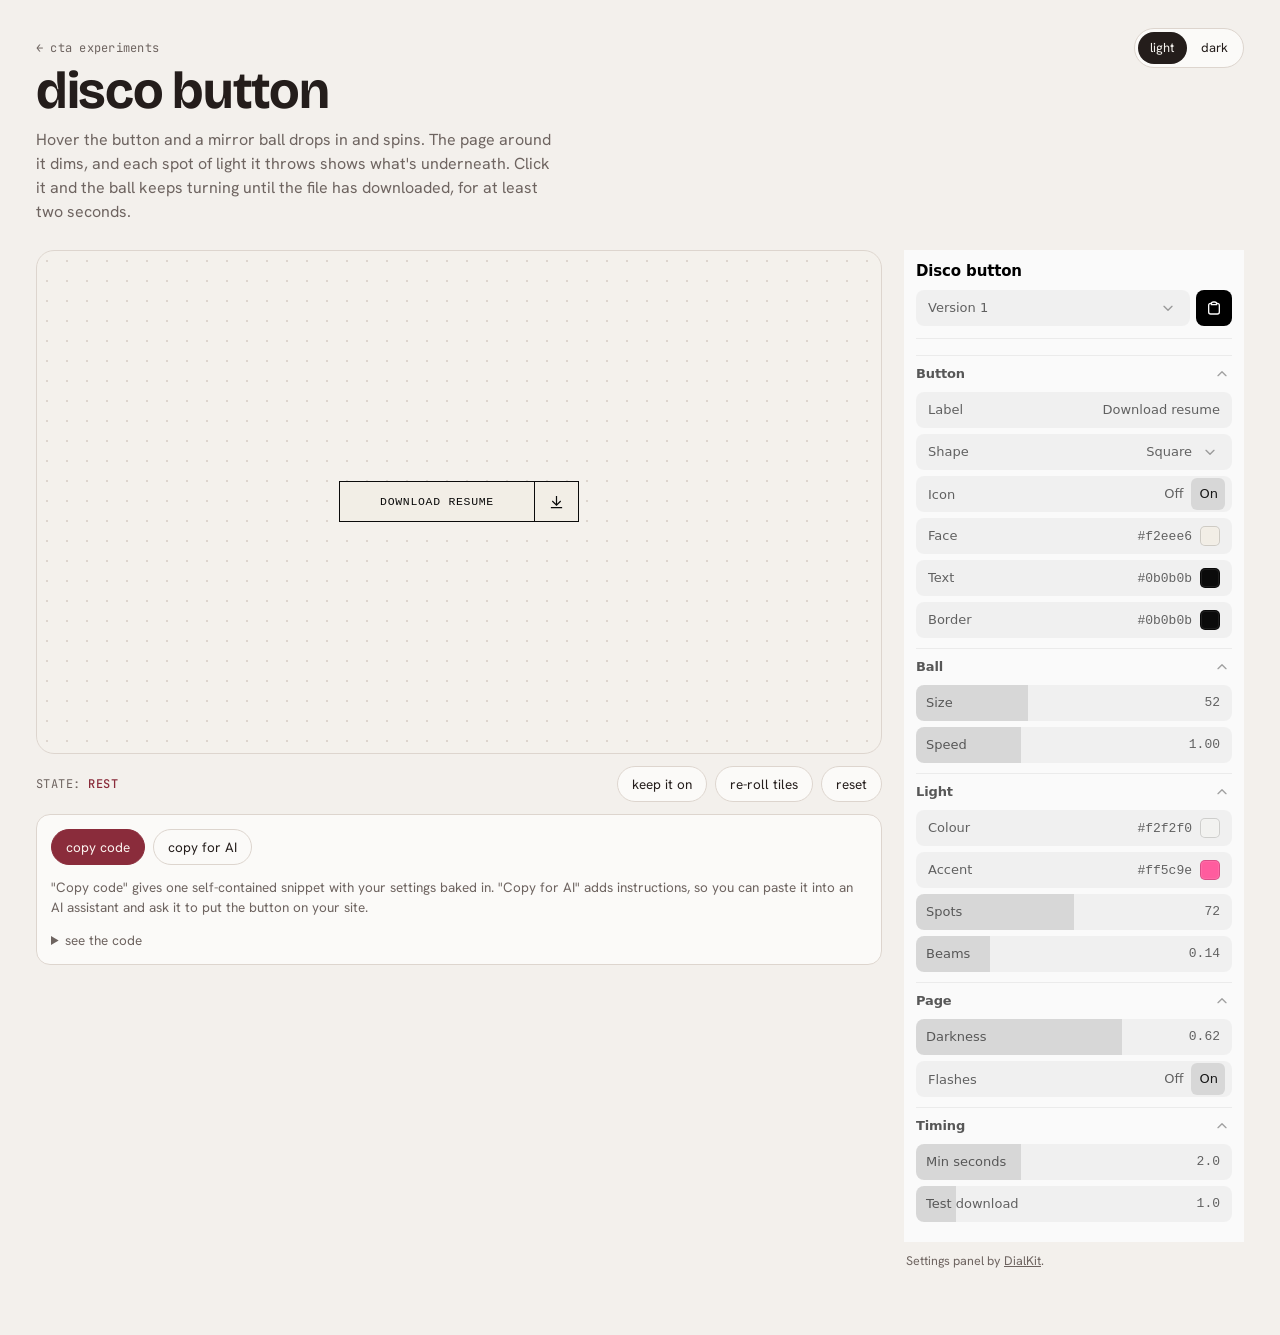
==== ctas/disco-button/index.html @ 462a71cf "Add files via upload" ====
<!doctype html>
<html lang="en">
<head>
<meta charset="utf-8">
<meta name="viewport" content="width=device-width, initial-scale=1, viewport-fit=cover">
<title>Disco Button</title>
<meta name="description" content="A button that drops a mirror ball and throws light across the page. Tune it, then copy the code.">
<link rel="preconnect" href="https://fonts.googleapis.com">
<link rel="preconnect" href="https://fonts.gstatic.com" crossorigin>
<link rel="stylesheet" href="https://fonts.googleapis.com/css2?family=Bricolage+Grotesque:opsz,wght@12..96,600;12..96,700&family=Hanken+Grotesk:wght@400;500;600&family=JetBrains+Mono:wght@400;500&display=swap">
<link rel="stylesheet" href="../../assets/site.css">
<link rel="stylesheet" href="../../assets/bench.css">
<link rel="stylesheet" href="../../assets/vendor/dialkit/dialkit.css">
<style>
  /* faint dots on the stage so the light spots have something to reveal */
  .stage { background-image: radial-gradient(circle, var(--line) 1px, transparent 1.3px); background-size: 20px 20px; }
</style>
</head>
<body>
<div class="wrap">
  <header class="top">
    <div>
      <a class="crumb" href="../../index.html">← cta experiments</a>
      <h1>disco button</h1>
      <p class="lede">Hover the button and a mirror ball drops in and spins. The page around it dims, and each spot of light it throws shows what's underneath. Click it and the ball keeps turning until the file has downloaded, for at least two seconds.</p>
    </div>
    <div class="seg" role="group" aria-label="Theme">
      <button type="button" data-theme-set="light" aria-pressed="false">light</button>
      <button type="button" data-theme-set="dark" aria-pressed="false">dark</button>
    </div>
  </header>

  <div class="bench">
    <section class="stage-col" aria-label="Preview">
      <div class="stage" id="stage">
        <a class="disco-button" id="demo" href="#" data-demo><span class="disco-button__label">Download resume</span></a>
      </div>
      <div class="stage-bar">
        <span class="state">state: <b id="state" aria-live="polite">rest</b></span>
        <div class="row">
          <button class="chip" type="button" id="pin" aria-pressed="false">keep it on</button>
          <button class="chip" type="button" id="reroll">re-roll tiles</button>
          <button class="chip" type="button" id="reset">reset</button>
        </div>
      </div>
      <div class="export">
        <div class="row" style="justify-content:space-between">
          <div class="row">
            <button class="btn btn--solid" type="button" id="copy-code">copy code</button>
            <button class="btn" type="button" id="copy-ai">copy for AI</button>
          </div>
          <span class="toast" id="toast" role="status"></span>
        </div>
        <p>"Copy code" gives one self-contained snippet with your settings baked in. "Copy for AI" adds instructions, so you can paste it into an AI assistant and ask it to put the button on your site.</p>
        <details>
          <summary>see the code</summary>
          <pre id="code" tabindex="0"></pre>
        </details>
      </div>
    </section>

    <aside class="panel" aria-label="Settings">
      <div id="panel"></div>
      <p class="panel-note">Settings panel by <a href="https://github.com/joshpuckett/dialkit">DialKit</a>.</p>
    </aside>
  </div>
</div>

<script src="../../assets/vendor/dialkit/dialkit.js"></script>
<script src="../../assets/bench.js"></script>
<script src="disco-button.js"></script>
<script src="playground.js"></script>
</body>
</html>
---- assets/site.css ----
/* Shared look for the gallery and every playground.
   Layout idea: a quiet lab bench. The button under test sits on a stage,
   the knobs sit in a panel beside it, everything else stays out of the way. */
:root {
  --bg: #f3f0ec;
  --surface: #fbfaf8;
  --sunk: #ebe6e0;
  --ink: #241d1b;
  --muted: #6e6460;
  --line: #ddd5ce;
  --accent: #8a2c3b;
  --accent-ink: #fbf3ef;
  --stage: #f4f1ec;
  --display: "Bricolage Grotesque", "Hanken Grotesk", ui-sans-serif, system-ui, sans-serif;
  --body: "Hanken Grotesk", ui-sans-serif, system-ui, -apple-system, "Segoe UI", sans-serif;
  --mono: "JetBrains Mono", ui-monospace, SFMono-Regular, Menlo, monospace;
  color-scheme: light;
}
@media (prefers-color-scheme: dark) {
  :root:not([data-theme="light"]) {
    --bg: #161312; --surface: #1e1a19; --sunk: #121010; --ink: #efe8e3; --muted: #a39892;
    --line: #342d2b; --accent: #e08a97; --accent-ink: #1d1012; --stage: #1b1716; color-scheme: dark;
  }
}
:root[data-theme="dark"] {
  --bg: #161312; --surface: #1e1a19; --sunk: #121010; --ink: #efe8e3; --muted: #a39892;
  --line: #342d2b; --accent: #e08a97; --accent-ink: #1d1012; --stage: #1b1716; color-scheme: dark;
}

* { box-sizing: border-box; }
html, body { margin: 0; }
body { background: var(--bg); color: var(--ink); font-family: var(--body); font-size: 15px; line-height: 1.5; }
a { color: inherit; }
button, input, select { font: inherit; color: inherit; }
:focus-visible { outline: 2px solid var(--accent); outline-offset: 2px; }

.wrap {
  max-width: 1240px;
  margin: 0 auto;
  padding-block: 28px 64px;
  padding-left: max(16px, env(safe-area-inset-left, 0px));
  padding-right: max(16px, env(safe-area-inset-right, 0px));
}

.top { display: flex; align-items: baseline; justify-content: space-between; gap: 12px 24px; flex-wrap: wrap; margin-bottom: 26px; }
.crumb { font-family: var(--mono); font-size: 12px; color: var(--muted); text-decoration: none; letter-spacing: .02em; }
.crumb:hover { color: var(--ink); }
h1 { font-family: var(--display); font-weight: 700; font-size: clamp(30px, 5vw, 52px); line-height: 1.02; letter-spacing: -.025em; margin: 6px 0 0; text-wrap: balance; }
.lede { color: var(--muted); max-width: 58ch; margin: 10px 0 0; font-size: 16px; }

.chip, .btn {
  display: inline-flex; align-items: center; gap: 8px; border: 1px solid var(--line); background: var(--surface);
  border-radius: 999px; padding: 7px 14px; font-size: 13.5px; cursor: pointer; text-decoration: none; white-space: nowrap;
}
.chip:hover, .btn:hover { border-color: var(--muted); }
.chip[aria-pressed="true"] { background: var(--ink); color: var(--bg); border-color: var(--ink); }
.btn--solid { background: var(--accent); color: var(--accent-ink); border-color: var(--accent); }
.btn--solid:hover { filter: brightness(1.05); border-color: var(--accent); }

.mono { font-family: var(--mono); }
---- assets/bench.css ----
/* Shared playground layout: the button on a stage on the left,
   the DialKit panel on the right, the copy options under the stage. */
.bench { display: grid; grid-template-columns: minmax(0, 1fr) 340px; gap: 22px; align-items: start; }
.stage-col { position: sticky; top: 16px; display: grid; gap: 12px; min-width: 0; }
.stage {
  position: relative; isolation: isolate; overflow: hidden; border-radius: 18px; border: 1px solid var(--line);
  min-height: clamp(360px, 56vh, 560px); display: grid; place-items: center; padding: 60px 16px;
  background: var(--stage); transition: background-color .4s ease;
}
.stage-bar { display: flex; flex-wrap: wrap; align-items: center; justify-content: space-between; gap: 10px; }
.state { font-family: var(--mono); font-size: 12px; color: var(--muted); letter-spacing: .04em; text-transform: uppercase; }
.state b { color: var(--accent); font-weight: 500; }
.row { display: flex; flex-wrap: wrap; align-items: center; gap: 8px; }
.export { border: 1px solid var(--line); border-radius: 14px; background: var(--surface); padding: 14px; display: grid; gap: 12px; }
.export p { margin: 0; color: var(--muted); font-size: 13.5px; }
.export details summary { cursor: pointer; font-size: 13.5px; color: var(--muted); }
.export pre { margin: 10px 0 0; max-height: 280px; overflow: auto; background: var(--sunk); border-radius: 10px; padding: 12px; font-family: var(--mono); font-size: 11.5px; line-height: 1.55; white-space: pre; }
.toast { font-family: var(--mono); font-size: 12px; color: var(--accent); min-height: 1em; }

.panel { min-width: 0; position: sticky; top: 16px; }
.panel-note { margin: 10px 2px 0; color: var(--muted); font-size: 12.5px; }

.seg { display: inline-flex; border: 1px solid var(--line); border-radius: 999px; padding: 3px; gap: 2px; background: var(--surface); }
.seg button { border: 0; background: none; border-radius: 999px; padding: 6px 12px; font-size: 13px; cursor: pointer; }
.seg button[aria-pressed="true"] { background: var(--ink); color: var(--bg); }

@media (max-width: 960px) {
  .bench { grid-template-columns: 1fr; }
  .stage-col, .panel { position: static; }
}
---- assets/vendor/dialkit/dialkit.css ----
/* Dialkit Theme - Dark glassmorphic design */
.dialkit-root {
  position: relative;

  /* Surfaces */
  --dial-surface: rgba(255, 255, 255, 0.05);
  --dial-surface-hover: rgba(255, 255, 255, 0.1);
  --dial-surface-active: rgba(255, 255, 255, 0.11);
  --dial-surface-subtle: rgba(255, 255, 255, 0.06);

  /* Text hierarchy - 3 levels */
  --dial-text-root: #FFFFFF;   /* Root title */
  --dial-text-section: rgba(255, 255, 255, 0.7); /* Section titles + carets */
  --dial-text-label: rgba(255, 255, 255, 0.7);   /* Input labels */
  --dial-text-focus: #ffffff;

  /* Legacy aliases */
  --dial-text-primary: rgba(255, 255, 255, 0.95);
  --dial-text-secondary: rgba(255, 255, 255, 0.6);
  --dial-text-tertiary: rgba(255, 255, 255, 0.4);

  /* Borders */
  --dial-border: rgba(255, 255, 255, 0.1);
  --dial-border-hover: rgba(255, 255, 255, 0.15);
  --dial-focus-ring: rgba(255, 255, 255, 0.6);

  /* Timeline clips are light by default; light themes add a dark tint so
     their shape stays distinct from the lane without replacing custom hues. */
  --dial-timeline-clip-overlay: transparent;

  /* Glassmorphic panel */
  --dial-glass-bg: #212121;
  --dial-dropdown-bg: #2a2a2a;
  --dial-backdrop-blur: 20px;
  --dial-radius: 8px;
  --dial-row-height: 36px;
  --dial-row-gap: 6px;
  --dial-shadow: 0 8px 32px rgba(0, 0, 0, 0.5);
  --dial-shadow-collapsed: 0 4px 16px rgba(0, 0, 0, 0.25);
  --dial-shadow-dropdown: 0 8px 24px rgba(0, 0, 0, 0.4);

  /* Fonts */
  font-family: system-ui, -apple-system, 'SF Pro Display', sans-serif;
  -webkit-font-smoothing: antialiased;
  -moz-osx-font-smoothing: grayscale;
}

.dialkit-panel {
  position: fixed;
  z-index: 9999;
  max-height: calc(100vh - 32px);
  overflow: visible;
}

/* Inline mode */
.dialkit-root[data-mode="inline"] {
  max-height: 100%;
}

.dialkit-panel[data-mode="inline"] {
  position: static;
  z-index: auto;
  max-height: inherit;
  height: auto;
  overflow: visible;
}

.dialkit-panel-inner {
  box-sizing: border-box;
  background: var(--dial-glass-bg);
  border: 1px solid var(--dial-border);
  border-radius: 14px;
  backdrop-filter: blur(var(--dial-backdrop-blur));
  -webkit-backdrop-filter: blur(var(--dial-backdrop-blur));
  padding: 10px 12px;
  transform: translateZ(0);
  transform-origin: var(--dial-origin-y, top) var(--dial-origin-x, right);
}

.dialkit-panel[data-origin-x="left"] {
  --dial-origin-x: left;
}

.dialkit-panel[data-origin-x="right"] {
  --dial-origin-x: right;
}

.dialkit-panel[data-origin-y="top"] {
  --dial-origin-y: top;
}

.dialkit-panel[data-origin-y="bottom"] {
  --dial-origin-y: bottom;
}

.dialkit-panel[data-position="top-left"] .dialkit-panel-inner {
  max-height: calc(100vh - 80px);
  overflow-y: auto;
}


.dialkit-panel-inner[data-collapsed="true"] {
  transform-origin: center;
  border-radius: 50%;
  padding: 12px;
  box-sizing: border-box;
}

.dialkit-panel-inner[data-collapsed="true"] .dialkit-panel-header {
  padding-bottom: 0;
  margin-bottom: 0;
  border-bottom: none;
}

.dialkit-panel-inner[data-collapsed="true"] .dialkit-folder-title-row {
  display: none;
}

.dialkit-panel-inner[data-collapsed="true"] .dialkit-folder-header-top {
  justify-content: center;
  padding: 0;
}

.dialkit-panel-inner::-webkit-scrollbar {
  display: none;
}

.dialkit-panel-inner {
  -ms-overflow-style: none;
  scrollbar-width: none;
  overflow-anchor: none;
}

.dialkit-panel-inner[data-folding="true"]:not(.dialkit-panel-inline) {
  height: var(--dial-panel-fold-height) !important;
}

/* Put the top inset inside the sticky header so it never scrolls away. */
.dialkit-panel-inner:not([data-collapsed="true"]) {
  padding-top: 0;
}

.dialkit-panel-inner:not([data-collapsed="true"]) > .dialkit-folder-root > .dialkit-panel-header {
  position: sticky;
  top: 0;
  z-index: 3;
  padding-top: 10px;
  background: var(--dial-glass-bg);
}

/* Cover the side gutters too, including when a section pushes its header up. */
.dialkit-panel-inner:not([data-collapsed="true"]) > .dialkit-folder-root > .dialkit-panel-header::before,
.dialkit-folder-section > .dialkit-folder-header::before {
  content: '';
  position: absolute;
  inset: 0 -12px;
  z-index: -1;
  background: var(--dial-glass-bg);
  pointer-events: none;
}

.dialkit-panel-inner:not([data-collapsed="true"]) > .dialkit-folder-root > .dialkit-panel-header .dialkit-panel-icon {
  right: 0;
}

.dialkit-panel-inline {
  width: 100%;
  height: auto;
  max-height: inherit;
  /* Use the host's scroll container so sticky headers also work when embedded. */
  overflow: visible;
  box-shadow: none;
  border-radius: 0;
  border: none;
  box-sizing: border-box;
}

.dialkit-panel[data-mode="inline"] .dialkit-panel-wrapper {
  display: flex;
  flex-direction: column;
  width: 100%;
  max-height: inherit;
  height: auto;
}

/* Position variants */
.dialkit-panel[data-position="top-right"] {
  top: 16px;
  right: 16px;
}

.dialkit-panel[data-position="top-left"] {
  top: 16px;
  left: 16px;
}

.dialkit-panel[data-position="bottom-right"] {
  bottom: 16px;
  right: 16px;
}

.dialkit-panel[data-position="bottom-left"] {
  bottom: 16px;
  left: 16px;
}

/* Folder */
.dialkit-folder {
  padding-bottom: 8px;
  margin-bottom: 8px;
  border-bottom: 1px solid var(--dial-surface-subtle);
}

.dialkit-folder:last-child:not(.dialkit-folder-root) {
  padding-bottom: 0;
  margin-bottom: 0;
}

.dialkit-folder-root {
  padding-bottom: 0;
  margin-bottom: 0;
  border-bottom: none;
}

.dialkit-panel-header {
  padding-bottom: 6px;
  margin-bottom: 12px;
  border-bottom: 1px solid var(--dial-surface-subtle);
}

.dialkit-panel:not([data-mode="inline"]) .dialkit-panel-inner:not([data-collapsed="true"]) > .dialkit-folder-root > .dialkit-panel-header {
  cursor: grab;
}

.dialkit-panel:not([data-mode="inline"]) .dialkit-panel-inner:not([data-collapsed="true"]) > .dialkit-folder-root > .dialkit-panel-header:active {
  cursor: grabbing;
}

.dialkit-panel:not([data-mode="inline"]) .dialkit-panel-inner:not([data-collapsed="true"]) .dialkit-panel-icon {
  color: var(--dial-text-label);
  opacity: 0.6;
}

.dialkit-panel:not([data-mode="inline"]) .dialkit-panel-icon {
  cursor: pointer;
}

.dialkit-folder-header {
  cursor: pointer;
  user-select: none;
}

.dialkit-folder-header-top {
  display: flex;
  align-items: center;
  justify-content: space-between;
  padding: 0 0 8px 0;
}


.dialkit-folder-title {
  font-size: 13px;
  font-weight: 600;
  color: var(--dial-text-section);
  letter-spacing: -0.01em;
  transform: translateY(-0.5px);
  transition: color 0.15s;
}

.dialkit-folder-title-root {
  font-size: 15px;
  font-weight: 600;
  color: var(--dial-text-root);
  transform: translateZ(0);
}

.dialkit-folder-title-row {
  display: flex;
  align-items: center;
  gap: 6px;
  flex: 1;
  white-space: nowrap;
  overflow: hidden;
}

.dialkit-folder-copy {
  display: flex;
  align-items: center;
  justify-content: center;
  width: 20px;
  height: 20px;
  padding: 0;
  background: transparent;
  border: none;
  cursor: pointer;
}

.dialkit-folder-copy svg {
  width: 14px;
  height: 14px;
  color: var(--dial-text-section);
}

.dialkit-folder-icon {
  width: 20px;
  height: 20px;
  padding: 2px;
  box-sizing: border-box;
  flex-shrink: 0;
  color: var(--dial-text-label);
  opacity: 0.6;
}

.dialkit-panel-icon {
  position: absolute;
  top: 12px;
  right: 12px;
  width: 16px;
  height: 16px;
  color: var(--dial-text-focus);
  z-index: 1;
}

.dialkit-folder-content {
  will-change: transform;
}

/* Clip layout overflow as well as paint while a folder folds. A clip-path alone
   leaves its full contents in the outer scroll range until they unmount. */
.dialkit-folder:not(.dialkit-folder-root) > .dialkit-folder-content {
  overflow-y: clip;
}

.dialkit-folder-inner {
  display: flex;
  flex-direction: column;
  gap: var(--dial-row-gap);
  padding-bottom: 10px;
}

/* Non-root folders - top & bottom HR dividers */
.dialkit-folder:not(.dialkit-folder-root) {
  border-top: 1px solid var(--dial-surface-subtle);
  border-bottom: 1px solid var(--dial-surface-subtle);
  margin-top: 4px;
  margin-bottom: 4px;
  padding-bottom: 0;
}

.dialkit-folder:not(.dialkit-folder-root):last-child {
  border-bottom: none;
  margin-bottom: 0;
}

/* Adjacent non-root folders collapse gap and share a single divider */
.dialkit-folder:not(.dialkit-folder-root) + .dialkit-folder:not(.dialkit-folder-root) {
  margin-top: -10px;
  border-top: none;
}

/* Non-root folder header - match row height */
.dialkit-folder:not(.dialkit-folder-root) > .dialkit-folder-header {
  height: var(--dial-row-height);
  padding: 0;
}

.dialkit-folder:not(.dialkit-folder-root) > .dialkit-folder-header > .dialkit-folder-header-top {
  padding: 0;
  height: 100%;
}

/* Root folder inner needs no extra bottom padding */
.dialkit-folder-root > .dialkit-folder-content > .dialkit-folder-inner {
  padding-bottom: 0;
}

/* A sole group that comes first can share the panel header's divider. */
.dialkit-folder-root > .dialkit-folder-content > .dialkit-folder-inner > .dialkit-folder:first-child:not(:has(~ .dialkit-folder)) {
  border-top: none;
  margin-top: 0;
}

.dialkit-panel[data-multiple="true"] .dialkit-panel-inner:not([data-collapsed="true"]) {
  padding: 0 12px;
}

.dialkit-panel[data-multiple="true"] .dialkit-panel-inner:not([data-collapsed="true"]) .dialkit-panel-icon {
  top: 14px;
}

.dialkit-panel[data-multiple="true"] .dialkit-folder-root > .dialkit-panel-header {
  padding-top: 0;
  padding-bottom: 0;
  margin-bottom: 0;
}

.dialkit-panel[data-multiple="true"] .dialkit-folder-root > .dialkit-panel-header > .dialkit-folder-header-top,
.dialkit-panel[data-multiple="true"] .dialkit-folder-root > .dialkit-folder-content > .dialkit-folder-inner > .dialkit-folder > .dialkit-folder-header > .dialkit-folder-header-top {
  height: 44px;
  padding: 0;
}

.dialkit-panel[data-multiple="true"] .dialkit-folder-root > .dialkit-folder-content > .dialkit-folder-inner > .dialkit-folder > .dialkit-folder-header {
  height: auto;
}

.dialkit-panel[data-multiple="true"] .dialkit-folder-root > .dialkit-folder-content > .dialkit-folder-inner {
  gap: 0;
}

.dialkit-panel[data-multiple="true"] .dialkit-folder-root > .dialkit-folder-content > .dialkit-folder-inner > .dialkit-folder {
  margin: 0;
  padding-bottom: 0;
  border-top: 1px solid var(--dial-surface-subtle);
  border-bottom: none;
}

.dialkit-panel[data-multiple="true"] .dialkit-folder-root > .dialkit-folder-content > .dialkit-folder-inner > .dialkit-folder > .dialkit-folder-header .dialkit-folder-title {
  font-size: 15px;
  font-weight: 600;
  line-height: 20px;
  color: var(--dial-text-root);
  transform: translateZ(0);
}

.dialkit-panel[data-multiple="true"] .dialkit-folder-title-root {
  line-height: 20px;
}

.dialkit-panel[data-multiple="true"] .dialkit-folder-root > .dialkit-folder-content > .dialkit-folder-inner > .dialkit-folder:first-child {
  border-top: none;
  margin-top: 0;
}

.dialkit-panel[data-multiple="true"] .dialkit-folder-root > .dialkit-folder-content > .dialkit-folder-inner > .dialkit-folder + .dialkit-folder {
  margin-top: 0;
}

.dialkit-panel[data-multiple="true"] .dialkit-folder-root > .dialkit-folder-content > .dialkit-folder-inner > .dialkit-folder > .dialkit-folder-content > .dialkit-folder-inner {
  padding-top: 0;
  padding-bottom: 12px;
}

/* Only registered panels stick; ordinary folders remain part of the content. */
.dialkit-panel .dialkit-folder.dialkit-folder-section > .dialkit-folder-header {
  position: sticky;
  top: var(--dial-panel-header-height, 0px);
  z-index: 2;
  height: auto;
  background: var(--dial-glass-bg);
}

.dialkit-folder-section {
  --dial-section-header-height: calc(44px + var(--dial-row-height) + 10px);
}

/* Keyboard navigation must reveal controls below both pinned header rows. */
.dialkit-folder-inner :is(button, input, textarea, [tabindex]) {
  scroll-margin-top: calc(var(--dial-panel-header-height, 0px) + var(--dial-section-header-height, 0px) + var(--dial-row-gap));
}

.dialkit-folder.dialkit-folder-section > .dialkit-folder-header > .dialkit-folder-header-top {
  height: var(--dial-row-height);
}

.dialkit-panel-section-toolbar-clip {
  overflow-y: clip;
}

.dialkit-folder-section > .dialkit-folder-header > .dialkit-panel-section-toolbar-clip > .dialkit-panel-section-toolbar {
  padding-top: 4px;
  padding-bottom: var(--dial-row-gap);
  box-sizing: content-box;
}

.dialkit-panel-toolbar:empty,
.dialkit-panel-section-toolbar:empty {
  display: none;
}

/* Content spacing handled by folder-inner gap */


/* Slider */
.dialkit-slider-wrapper {
  position: relative;
  height: var(--dial-row-height);
}

.dialkit-slider {
  position: absolute;
  top: 0;
  left: 0;
  width: 100%;
  height: 100%;
  cursor: pointer;
  user-select: none;
  overflow: hidden;
  background: var(--dial-surface);
  border-radius: var(--dial-radius);
  touch-action: none;
}

.dialkit-slider-hashmarks {
  position: absolute;
  inset: 0;
  pointer-events: none;
}

.dialkit-slider-hashmark {
  position: absolute;
  top: 50%;
  width: 1px;
  height: 8px;
  border-radius: 999px;
  transform: translateX(-50%) translateY(-50%);
  background: rgba(255, 255, 255, 0);
  transition: background 200ms;
}

.dialkit-slider-active .dialkit-slider-hashmark {
  background: var(--dial-border-hover);
}

.dialkit-slider-active .dialkit-slider-value {
  color: var(--dial-text-focus);
}

.dialkit-slider-fill {
  position: absolute;
  top: 0;
  bottom: 0;
  left: 0;
  background: var(--dial-surface-active);
  transition: background 0.15s;
  pointer-events: none;
}

.dialkit-slider-active .dialkit-slider-fill {
  background: var(--dial-border-hover);
}

.dialkit-slider-handle {
  position: absolute;
  top: 50%;
  width: 3px;
  height: 20px;
  border-radius: 999px;
  background: var(--dial-text-primary);
  pointer-events: none;
}

.dialkit-slider-label {
  position: absolute;
  left: 10px;
  top: 50%;
  transform: translateY(calc(-50% - 0.5px));
  font-size: 13px;
  font-weight: 500;
  color: var(--dial-text-label);
  pointer-events: none;
  transition: color 0.15s;
  display: inline-flex;
  align-items: center;
}

.dialkit-slider-value {
  position: absolute;
  right: 12px;
  top: 50%;
  transform: translateY(calc(-50% + 0.5px));
  font-size: 13px;
  font-weight: 500;
  font-family: 'Geist Mono', monospace;
  color: var(--dial-text-label);
  pointer-events: auto;
  transition: color 0.15s, border-color 0.15s;
  border-bottom: 1px solid transparent;
  padding-bottom: 1px;
}

.dialkit-slider-value-editable {
  border-bottom-color: var(--dial-text-label);
}

.dialkit-slider-input {
  position: absolute;
  right: 12px;
  top: 50%;
  transform: translateY(-50%);
  width: 4ch;
  min-width: 3ch;
  max-width: 6ch;
  font-size: 13px;
  font-weight: 500;
  font-family: 'Geist Mono', monospace;
  color: var(--dial-text-label);
  background: transparent;
  border: none;
  border-bottom: 1px solid var(--dial-text-label);
  padding: 0 0 1px 0;
  outline: none;
  text-align: right;
}

.dialkit-slider-input:focus {
  color: var(--dial-text-focus);
}

/* Segmented Control */
.dialkit-segmented {
  position: relative;
  display: flex;
  padding: 2px;
  background: transparent;
  border-radius: var(--dial-radius);
}

.dialkit-segmented-pill {
  position: absolute;
  top: 2px;
  bottom: 2px;
  background: var(--dial-surface-active);
  border-radius: 6px;
  z-index: 0;
  pointer-events: none;
}

.dialkit-segmented-button {
  position: relative;
  z-index: 1;
  flex: 0 0 auto;
  padding: 6px 8px;
  font-family: inherit;
  font-size: 13px;
  font-weight: 500;
  background: transparent;
  border: none;
  cursor: pointer;
  transition: color 0.15s;
}

.dialkit-segmented-button[data-active="true"] {
  color: var(--dial-text-primary);
}

.dialkit-segmented-button[data-active="false"] {
  color: var(--dial-text-label);
}

/* Toggle */
.dialkit-toggle {
  display: flex;
  align-items: center;
  justify-content: space-between;
  padding: 10px 16px;
  background: var(--dial-surface);
  border-radius: var(--dial-radius);
  cursor: pointer;
  user-select: none;
  transition: background 0.15s;
}

.dialkit-toggle:hover {
  background: var(--dial-surface-hover);
}

.dialkit-toggle-label {
  font-size: 13px;
  font-weight: 500;
  color: var(--dial-text-label);
  transition: color 0.15s;
}

.dialkit-toggle[data-checked="true"] .dialkit-toggle-label {
  color: var(--dial-text-primary);
}

.dialkit-toggle-track {
  width: 36px;
  height: 20px;
  border-radius: 10px;
  background: var(--dial-surface-active);
  transition: background 0.2s;
  position: relative;
}

.dialkit-toggle[data-checked="true"] .dialkit-toggle-track {
  background: var(--dial-border-hover);
}

.dialkit-toggle-thumb {
  position: absolute;
  top: 2px;
  width: 16px;
  height: 16px;
  border-radius: 8px;
  background: var(--dial-text-primary);
}

/* Button Group */
.dialkit-button-group {
  display: flex;
  flex-direction: column;
  gap: 6px;
}

.dialkit-button {
  flex: 1;
  padding: 10px 16px;
  font-family: inherit;
  font-size: 13px;
  font-weight: 500;
  color: var(--dial-text-secondary);
  background: var(--dial-surface);
  border: none;
  border-radius: var(--dial-radius);
  cursor: pointer;
  transition: background 0.15s, color 0.15s;
}

.dialkit-button:hover {
  background: var(--dial-surface-hover);
  color: var(--dial-text-primary);
}

.dialkit-button:active {
  background: var(--dial-surface-active);
}

/* Labeled Control Row (label + control side by side) */
.dialkit-labeled-control {
  display: flex;
  align-items: center;
  justify-content: space-between;
  gap: 12px;
  height: var(--dial-row-height);
  padding: 2px 10px 2px 12px;
  background: var(--dial-surface);
  border-radius: var(--dial-radius);
}

.dialkit-labeled-control-label {
  display: flex;
  align-items: center;
  font-size: 13px;
  font-weight: 500;
  color: var(--dial-text-label);
  flex-shrink: 0;
  line-height: 17px;
}

.dialkit-labeled-control .dialkit-segmented {
  flex-shrink: 0;
  margin-right: -6px;
}

.dialkit-action-button {
  width: 160px;
  flex-shrink: 0;
  padding: 10px 16px;
  font-family: inherit;
  font-size: 13px;
  font-weight: 500;
  color: var(--dial-text-secondary);
  background: var(--dial-surface);
  border: none;
  border-radius: var(--dial-radius);
  cursor: pointer;
  transition: background 0.15s, color 0.15s;
}

.dialkit-action-button:hover {
  background: var(--dial-surface-hover);
  color: var(--dial-text-primary);
}

.dialkit-action-button:active {
  background: var(--dial-surface-active);
}

.dialkit-actions-group {
  align-items: flex-start;
}

.dialkit-actions-stack {
  display: flex;
  flex-direction: column;
  gap: 6px;
  width: 160px;
}

/* Spring Visualization */
.dialkit-spring-viz {
  width: 100%;
  border-radius: var(--dial-radius);
  background: var(--dial-surface);
  overflow: visible;
}

.dialkit-easing-viz {
  position: relative;
  width: 100%;
  aspect-ratio: 256 / 180;
  border-radius: var(--dial-radius);
  background: var(--dial-surface);
  overflow: hidden;
  isolation: isolate;
}

.dialkit-easing-viz svg {
  position: absolute;
  inset: 0;
  width: 100%;
  height: 100%;
  pointer-events: none;
}

.dialkit-easing-reference {
  stroke: var(--dial-text-tertiary);
  stroke-width: 1;
  stroke-dasharray: 3 4;
  opacity: 0.4;
}

.dialkit-easing-tangent {
  stroke: var(--dial-text-tertiary);
  stroke-width: 1;
}

.dialkit-easing-curve {
  fill: none;
  stroke: var(--dial-text-primary);
  stroke-width: 2;
  stroke-linecap: round;
}

.dialkit-easing-endpoint {
  fill: var(--dial-text-secondary);
}

.dialkit-easing-handle {
  position: absolute;
  display: grid;
  place-items: center;
  width: 24px;
  height: 24px;
  padding: 0;
  border: 0;
  border-radius: 50%;
  background: transparent;
  transform: translate(-50%, -50%);
  cursor: grab;
  touch-action: none;
  user-select: none;
  -webkit-user-select: none;
}

.dialkit-easing-handle::after {
  content: '';
  width: 10px;
  height: 10px;
  box-sizing: border-box;
  border: 1.5px solid var(--dial-text-secondary);
  border-radius: 50%;
  background: var(--dial-surface);
}

.dialkit-easing-handle:hover::after,
.dialkit-easing-handle:focus-visible::after,
.dialkit-easing-handle[data-dragging]::after {
  border-color: var(--dial-text-primary);
  background: var(--dial-text-primary);
}

.dialkit-easing-handle[data-dragging] {
  cursor: grabbing;
  z-index: 1;
}

.dialkit-easing-handle:disabled {
  pointer-events: none;
}

.dialkit-easing-instructions {
  position: absolute;
  width: 1px;
  height: 1px;
  padding: 0;
  overflow: hidden;
  clip-path: inset(50%);
  white-space: nowrap;
}

/* Panel Wrapper (contains panel + toolbar) */
.dialkit-panel-wrapper {
  display: inline-flex;
  flex-direction: column;
}

/* Panel Toolbar */
.dialkit-panel-toolbar {
  display: flex;
  align-items: center;
  gap: 6px;
  height: var(--dial-row-height);
  margin-bottom: 6px;
  min-width: 0;
  overflow: hidden;
}

.dialkit-panel-section-toolbar {
  display: flex;
  align-items: center;
  gap: 6px;
  width: 100%;
  height: var(--dial-row-height);
  min-width: 0;
  overflow: hidden;
}

.dialkit-toolbar-add {
  display: flex;
  align-items: center;
  justify-content: center;
  width: var(--dial-row-height);
  height: var(--dial-row-height);
  padding: 0;
  flex-shrink: 0;
  background: var(--dial-surface);
  border: none;
  border-radius: var(--dial-radius);
  cursor: pointer;
  transition: background 0.15s;
}

.dialkit-toolbar-add:hover {
  background: var(--dial-surface-hover);
}

.dialkit-timeline-toolbar-toggle[data-active] {
  background: var(--dial-surface-active);
  color: var(--dial-text-root);
}

.dialkit-toolbar-add svg {
  width: 16px;
  height: 16px;
  color: var(--dial-text-label);
}

.dialkit-timeline-toolkit-only {
  height: var(--dial-row-height);
  display: flex;
  align-items: center;
  padding: 0 12px;
  border-radius: var(--dial-radius);
  background: var(--dial-surface-subtle);
  color: var(--dial-text-secondary);
  font-size: 12px;
}

.dialkit-toolbar-copy {
  position: relative;
  display: flex;
  align-items: center;
  gap: 6px;
  height: var(--dial-row-height);
  padding: 0 12px;
  flex-shrink: 0;
  font-family: inherit;
  font-size: 13px;
  font-weight: 500;
  color: var(--dial-text-label);
  background: var(--dial-surface);
  border: none;
  border-radius: var(--dial-radius);
  cursor: pointer;
  transition: background 0.15s;
}

.dialkit-toolbar-copy:hover {
  background: var(--dial-surface-hover);
}

.dialkit-toolbar-copy-icon-wrap {
  position: relative;
  width: 16px;
  height: 16px;
  flex-shrink: 0;
}

.dialkit-toolbar-copy-icon {
  position: absolute;
  inset: 0;
  width: 16px;
  height: 16px;
}

/* Text Control */
.dialkit-text-control {
  position: relative;
  box-sizing: border-box;
  display: flex;
  align-items: flex-start;
  justify-content: space-between;
  gap: 12px;
  height: var(--dial-row-height);
  min-height: var(--dial-row-height);
  /* Hidden overflow still lets caret navigation scroll this animated row. */
  overflow: clip;
  padding: calc((var(--dial-row-height) - 18px) / 2) 12px;
  background: var(--dial-surface);
  border-radius: var(--dial-radius);
}

.dialkit-text-label {
  line-height: 18px;
  font-size: 13px;
  font-weight: 500;
  color: var(--dial-text-label);
  flex-shrink: 0;
}

.dialkit-text-input {
  display: block;
  box-sizing: border-box;
  margin: 0;
  margin-right: calc(-1 * var(--dial-text-gutter, 0px));
  flex: 1;
  width: 0;
  min-width: 0;
  height: 18px;
  line-height: 18px;
  resize: none;
  overflow: hidden;
  overflow-wrap: anywhere;
  overscroll-behavior: contain;
  scrollbar-width: thin;
  scrollbar-gutter: stable;
  scrollbar-color: var(--dial-text-tertiary) transparent;
  font-family: inherit;
  font-size: 13px;
  font-weight: 500;
  color: var(--dial-text-label);
  background: transparent;
  border: none;
  padding: 0;
  outline: none;
  text-align: right;
  cursor: text;
}

.dialkit-text-control[data-autosized] {
  transition: height 180ms cubic-bezier(0.2, 0, 0, 1);
}

.dialkit-text-input::-webkit-scrollbar { width: 6px; }
.dialkit-text-input::-webkit-scrollbar-track { background: transparent; }
.dialkit-text-input::-webkit-scrollbar-thumb {
  background: var(--dial-text-tertiary);
  border-radius: 3px;
}

@media (prefers-reduced-motion: reduce) {
  .dialkit-text-control[data-autosized] { transition: none; }
}

.dialkit-text-input:focus {
  color: var(--dial-text-focus);
}

.dialkit-text-input:focus-visible {
  background-image: linear-gradient(var(--dial-focus-ring), var(--dial-focus-ring));
  background-repeat: no-repeat;
  background-position: 4px bottom;
  background-size: calc(100% - var(--dial-text-gutter, 0px) - 4px) 1px;
}

.dialkit-text-input::placeholder {
  color: var(--dial-text-tertiary);
}

/* Select Control - Full-width row */
.dialkit-select-row {
}

.dialkit-select-trigger {
  display: flex;
  align-items: center;
  justify-content: space-between;
  width: 100%;
  height: var(--dial-row-height);
  padding: 0 12px;
  font-family: inherit;
  font-size: 13px;
  font-weight: 500;
  color: var(--dial-text-label);
  background: var(--dial-surface);
  border: none;
  border-radius: var(--dial-radius);
  cursor: pointer;
  transition: background 0.15s;
}

.dialkit-select-trigger:hover {
  background: var(--dial-surface-hover);
}

.dialkit-select-trigger[data-open="true"] {
  background: var(--dial-surface-active);
}

.dialkit-select-label {
  font-size: 13px;
  font-weight: 500;
  color: var(--dial-text-label);
  flex-shrink: 0;
  transform: translateY(-0.5px);
}

.dialkit-select-right {
  display: flex;
  align-items: center;
  gap: 8px;
}

.dialkit-select-value {
  font-size: 13px;
  font-weight: 500;
  color: var(--dial-text-label);
  transform: translateY(-0.5px);
  overflow: hidden;
  text-overflow: ellipsis;
  white-space: nowrap;
}

.dialkit-select-chevron {
  width: 20px;
  height: 20px;
  padding: 2px;
  box-sizing: border-box;
  flex-shrink: 0;
  opacity: 0.6;
}

/* Select Dropdown (portaled to body) */
.dialkit-select-dropdown {
  margin: 0;
  inset: auto;
  box-sizing: border-box;
  overflow-y: auto;
  overscroll-behavior: contain;
  scrollbar-width: thin;
  scrollbar-color: var(--dial-border-hover) transparent;
  background: var(--dial-glass-bg);
  border: 1px solid var(--dial-border);
  border-radius: var(--dial-radius);
  padding: 4px;
  z-index: 10000;
  box-shadow: var(--dial-shadow-dropdown);
}

.dialkit-select-option {
  min-height: 36px;
  display: block;
  width: 100%;
  padding: 8px 10px;
  font-family: inherit;
  font-size: 13px;
  font-weight: 500;
  color: var(--dial-text-label);
  background: transparent;
  border: none;
  border-radius: 6px;
  cursor: pointer;
  text-align: left;
  transition: background 0.15s, color 0.15s;
}

.dialkit-select-option:hover {
  background: var(--dial-surface-hover);
}

.dialkit-select-option[data-selected="true"] {
  color: var(--dial-text-primary);
  background: var(--dial-surface-active);
}

/* Image selector: shared by React, Solid, Vue, and Svelte. */
.dialkit-image-control {
  display: flex;
  align-items: center;
  gap: 8px;
  width: 100%;
  height: var(--dial-row-height);
  padding: 0 6px 0 12px;
  border: 0;
  border-radius: var(--dial-radius);
  background: var(--dial-surface);
  color: var(--dial-text-label);
  font: 500 13px system-ui, -apple-system, sans-serif;
  text-align: left;
  cursor: pointer;
  transition: background 0.15s, box-shadow 0.15s;
}
.dialkit-image-control:hover { background: var(--dial-surface-hover); }
.dialkit-image-control[data-open="true"] { background: var(--dial-surface-active); box-shadow: inset 0 0 0 1px var(--dial-border-hover); color: var(--dial-text-primary); }
.dialkit-image-label { flex-shrink: 0; }
.dialkit-image-value { flex: 1; min-width: 0; overflow: hidden; text-overflow: ellipsis; white-space: nowrap; text-align: right; color: var(--dial-text-secondary); font-size: 12px; }
.dialkit-image-frame { position: relative; display: block; overflow: hidden; border-radius: var(--dial-radius); background: repeating-conic-gradient(var(--dial-surface) 0% 25%, transparent 0% 50%) 0 / 12px 12px, var(--dial-surface); }
.dialkit-image-img { display: block; width: 100%; height: 100%; object-fit: cover; }
.dialkit-image-fallback { position: absolute; inset: 0; display: grid; place-items: center; color: var(--dial-text-tertiary); }
.dialkit-image-fallback svg { width: 24px; height: 24px; }
.dialkit-image-thumbnail { flex: 0 0 38px; height: 26px; border-radius: 5px; box-shadow: inset 0 0 0 1px var(--dial-border); }
.dialkit-image-thumbnail svg { width: 16px; height: 16px; }
.dialkit-image-popover {
  display: flex;
  flex-direction: column;
  gap: 10px;
  position: fixed;
  margin: 0;
  inset: auto;
  z-index: 10002;
  box-sizing: border-box;
  padding: 12px;
  overflow-y: auto;
  overscroll-behavior: contain;
  scrollbar-width: thin;
  scrollbar-color: var(--dial-border-hover) transparent;
  border: 1px solid var(--dial-border);
  border-radius: 14px;
  background: var(--dial-glass-bg);
  box-shadow: var(--dial-shadow);
  color: var(--dial-text-label);
  font: 500 13px system-ui, -apple-system, sans-serif;
  animation: dialkit-color-enter 0.16s ease-out;
}
.dialkit-image-popover *, .dialkit-image-popover *::before, .dialkit-image-popover *::after { box-sizing: border-box; }
.dialkit-image-popover > * { flex-shrink: 0; }
.dialkit-image-heading { display: flex; align-items: center; justify-content: space-between; gap: 12px; min-width: 0; }
.dialkit-image-title { color: var(--dial-text-primary); }
.dialkit-image-clear { margin: -4px -4px -4px 0; padding: 4px; border: 0; border-radius: 4px; background: none; color: var(--dial-text-tertiary); font: inherit; font-size: 11px; cursor: pointer; }
.dialkit-image-clear:hover { color: var(--dial-text-primary); }
.dialkit-image-grid { display: grid; grid-template-columns: repeat(3, minmax(0, 1fr)); gap: var(--dial-row-gap); }
.dialkit-image-option { position: relative; display: block; width: 100%; padding: 3px; border: 1px solid transparent; border-radius: calc(var(--dial-radius) + 3px); background: transparent; cursor: pointer; transition: border-color 0.15s, background 0.15s; }
.dialkit-image-option-preview { width: 100%; aspect-ratio: 4 / 3; border-radius: calc(var(--dial-radius) - 1px); }
.dialkit-image-option:hover { background: var(--dial-surface-hover); border-color: var(--dial-border-hover); }
.dialkit-image-option[aria-pressed="true"] { border-color: var(--dial-text-label); background: var(--dial-surface-active); }
.dialkit-image-upload { display: flex; flex: none; align-items: center; justify-content: center; gap: 8px; width: 100%; }
.dialkit-image-upload svg { width: 15px; height: 15px; }
.dialkit-image-popover[data-dragging="true"] .dialkit-image-upload { background: var(--dial-surface-hover); color: var(--dial-text-primary); }
.dialkit-image-upload[aria-disabled="true"] { opacity: 0.6; cursor: progress; }
.dialkit-image-empty { padding: 28px 12px; border-radius: var(--dial-radius); background: var(--dial-surface); color: var(--dial-text-tertiary); font-weight: 400; text-align: center; }
.dialkit-image-status { font-size: 11px; font-weight: 400; line-height: 1.5; overflow-wrap: anywhere; }
.dialkit-image-popover [hidden], .dialkit-image-frame [hidden], .dialkit-image-file { display: none; }
@media (prefers-reduced-motion: reduce) { .dialkit-image-popover { animation: none; } }

/* DialPad: a continuous two-axis field, shared across frameworks. */
.dialkit-pad { display: grid; gap: var(--dial-row-gap); min-width: 0; }
.dialkit-pad-caption { display: flex; align-items: center; min-width: 0; height: var(--dial-row-height); padding: 0 12px; border-radius: var(--dial-radius); background: var(--dial-surface); }
.dialkit-pad-label { flex: 1; min-width: 0; color: var(--dial-text-label); font-size: 13px; font-weight: 500; overflow: hidden; text-overflow: ellipsis; white-space: nowrap; }
.dialkit-pad-surface { position: relative; width: 100%; aspect-ratio: 1; overflow: hidden; border-radius: var(--dial-radius); background: var(--dial-surface); cursor: crosshair; touch-action: none; user-select: none; -webkit-user-select: none; }
.dialkit-pad-plane { position: absolute; inset: 12px; pointer-events: none; }
.dialkit-pad-grid { position: absolute; inset: 0; pointer-events: none; }
.dialkit-pad-grid-line { position: absolute; background: var(--dial-border); opacity: 0.65; }
.dialkit-pad-grid-vertical { top: 0; bottom: 0; width: 1px; transform: translateX(-50%); }
.dialkit-pad-grid-horizontal { left: 0; right: 0; height: 1px; transform: translateY(-50%); }
.dialkit-pad-center { position: absolute; top: 50%; left: 50%; width: 3px; height: 3px; border-radius: 50%; background: var(--dial-text-tertiary); transform: translate(-50%, -50%); }
.dialkit-pad-point { position: absolute; width: 12px; height: 12px; border-radius: 50%; background: var(--dial-text-primary); box-shadow: 0 0 0 0 transparent, 0 2px 4px #0003; transform: translate(-50%, -50%); transition: box-shadow 0.15s; pointer-events: auto; cursor: grab; }
.dialkit-pad-surface[data-dragging="true"], .dialkit-pad-surface[data-dragging="true"] .dialkit-pad-point { cursor: grabbing; }
.dialkit-pad-surface[data-dragging="true"] .dialkit-pad-point { box-shadow: 0 0 0 6px var(--dial-border-hover), 0 2px 6px #0003; }
.dialkit-pad-fields { display: grid; grid-template-columns: repeat(3, minmax(0, 1fr)); gap: var(--dial-row-gap); }
.dialkit-pad-field { display: flex; align-items: center; gap: 4px; min-width: 0; height: var(--dial-row-height); padding: 0 12px 0 10px; border-radius: var(--dial-radius); background: var(--dial-surface); }
.dialkit-pad-axis { min-width: 0; max-width: 35%; flex-shrink: 0; overflow: hidden; text-overflow: ellipsis; white-space: nowrap; font-size: 13px; font-weight: 500; color: var(--dial-text-label); }
.dialkit-pad-value { min-width: 0; width: 100%; border: 0; padding: 0 0 1px; background: transparent; color: var(--dial-text-label); text-align: right; font: 500 13px 'Geist Mono', monospace; }
.dialkit-pad-field:focus-within { background: var(--dial-surface-hover); }
.dialkit-pad-value:focus-visible { box-shadow: inset 0 -1px var(--dial-focus-ring); }
.dialkit-pad-value:focus { color: var(--dial-text-focus); }
.dialkit-pad-instructions { position: absolute; width: 1px; height: 1px; padding: 0; margin: -1px; overflow: hidden; clip-path: inset(50%); white-space: nowrap; border: 0; }
@media (prefers-reduced-motion: reduce) { .dialkit-pad-point { transition: none; } }

/* Color Control */
.dialkit-color-control {
  display: flex;
  align-items: center;
  justify-content: space-between;
  gap: 12px;
  height: var(--dial-row-height);
  padding: 0 12px;
  background: var(--dial-surface);
  border-radius: var(--dial-radius);
  transition: background 0.15s, box-shadow 0.15s;
}

.dialkit-color-control[data-open="true"] {
  background: var(--dial-surface-active);
  box-shadow: inset 0 0 0 1px var(--dial-border-hover);
}
.dialkit-color-control[data-open="true"] .dialkit-color-label,
.dialkit-color-control[data-open="true"] .dialkit-color-value { color: var(--dial-text-primary); }

.dialkit-color-label {
  font-size: 13px;
  font-weight: 500;
  color: var(--dial-text-label);
  flex-shrink: 0;
  transform: translateY(-0.5px);
}

.dialkit-color-inputs {
  display: flex;
  align-items: center;
  gap: 8px;
}

/* Color picker: shared by React, Solid, Vue, and Svelte. */
.dialkit-color-inputs { min-width: 0; flex: 1; justify-content: flex-end; }
.dialkit-color-value {
  min-width: 0;
  width: 100%;
  padding: 4px 0;
  border: 0;
  outline: none;
  background: transparent;
  color: var(--dial-text-label);
  font: 500 13px 'Geist Mono', monospace;
  text-align: right;
  text-overflow: ellipsis;
}
.dialkit-color-value:focus { color: var(--dial-text-focus); }
.dialkit-color-swatch {
  flex: 0 0 20px;
  width: 20px;
  height: 20px;
  padding: 0;
  border-radius: 5px;
  border: 1px solid var(--dial-border-hover);
  background: linear-gradient(var(--dial-color), var(--dial-color)), repeating-conic-gradient(#aaa 0% 25%, #eee 0% 50%) 0 / 8px 8px;
  box-shadow: inset 0 0 0 1px rgb(255 255 255 / 8%);
  cursor: pointer;
  transition: transform 0.15s;
}
.dialkit-color-swatch:hover { transform: scale(1.08); }
.dialkit-color-popover {
  display: grid;
  gap: var(--dial-row-gap);
  position: fixed;
  margin: 0;
  inset: auto;
  z-index: 10002;
  box-sizing: border-box;
  padding: 10px;
  overflow-y: auto;
  overscroll-behavior: contain;
  scrollbar-width: thin;
  border: 1px solid var(--dial-border);
  border-radius: 14px;
  background: var(--dial-glass-bg);
  box-shadow: var(--dial-shadow);
  color: var(--dial-text-label);
  animation: dialkit-color-enter 0.16s ease-out;
}
.dialkit-color-popover *, .dialkit-color-popover *::before, .dialkit-color-popover *::after { box-sizing: border-box; }
.dialkit-color-plane { position: relative; height: 160px; border-radius: var(--dial-radius); touch-action: none; cursor: crosshair; user-select: none; }
.dialkit-color-canvas { display: block; width: 100%; height: 100%; border-radius: inherit; }
.dialkit-color-plane::after { content: ''; position: absolute; inset: 0; border-radius: inherit; box-shadow: inset 0 0 0 1px rgb(0 0 0 / 10%); pointer-events: none; }
.dialkit-color-marker { position: absolute; z-index: 1; width: 12px; height: 12px; margin: -6px; border: 2px solid #fff; border-radius: 50%; box-shadow: 0 2px 4px rgb(0 0 0 / 30%); pointer-events: none; }
.dialkit-color-tracks { display: grid; gap: var(--dial-row-gap); }
.dialkit-color-track-row { display: flex; align-items: center; gap: 12px; height: var(--dial-row-height); padding: 0 12px; border-radius: var(--dial-radius); background: var(--dial-surface); font-size: 13px; font-weight: 500; }
.dialkit-color-track-row > span { flex: 0 0 52px; color: var(--dial-text-label); }
.dialkit-color-track {
  -webkit-appearance: none; appearance: none; flex: 1; min-width: 0; height: 100%; padding: 0; margin: 0; border: 0; background: transparent; cursor: pointer; touch-action: none;
}
.dialkit-color-hue {
  --dial-color-thumb-bg: var(--dial-color-thumb);
}
.dialkit-color-opacity {
  --dial-color-track-bg: linear-gradient(to right, transparent, var(--dial-color-opaque)), repeating-conic-gradient(#aaa 0% 25%, #eee 0% 50%) 0 / 8px 8px;
  --dial-color-thumb-bg: linear-gradient(var(--dial-color-thumb), var(--dial-color-thumb)), repeating-conic-gradient(#aaa 0% 25%, #eee 0% 50%) 0 / 8px 8px;
}
.dialkit-color-track::-webkit-slider-runnable-track { height: 16px; border-radius: 4px; background: var(--dial-color-track-bg); }
.dialkit-color-track::-moz-range-track { height: 16px; border: 0; border-radius: 4px; background: var(--dial-color-track-bg); }
.dialkit-color-track::-webkit-slider-thumb { -webkit-appearance: none; box-sizing: border-box; width: 16px; height: 24px; margin-top: -4px; border-radius: 5px; background: var(--dial-color-thumb-bg); background-clip: padding-box; border: 2px solid white; box-shadow: 0 2px 4px rgb(0 0 0 / 30%); }
.dialkit-color-track::-moz-range-thumb { box-sizing: border-box; width: 16px; height: 24px; border-radius: 5px; background: var(--dial-color-thumb-bg); background-clip: padding-box; border: 2px solid white; box-shadow: 0 2px 4px rgb(0 0 0 / 30%); }
/* The same row, buttons, and pill as Enabled, with no label and equal segments. */
.dialkit-color-format-row { padding: 2px; }
.dialkit-color-format-row .dialkit-color-formats { flex: 1; min-width: 0; margin-right: 0; }
.dialkit-color-formats .dialkit-segmented-pill { left: 2px; width: calc((100% - 4px) / 3); transition: transform 0.2s cubic-bezier(0.25, 1, 0.5, 1); }
.dialkit-color-format { flex: 1 1 0; min-width: 0; white-space: nowrap; }
.dialkit-color-format:hover { color: var(--dial-text-primary); }
.dialkit-color-css-input { display: block; width: 100%; height: var(--dial-row-height); padding: 0 12px; border: 0; border-radius: var(--dial-radius); background: var(--dial-surface); outline: none; color: var(--dial-text-label); font: 500 13px 'Geist Mono', monospace; }
.dialkit-color-css-input:focus { color: var(--dial-text-focus); }
.dialkit-color-popover input[aria-invalid="true"], .dialkit-color-value[aria-invalid="true"] { color: #ef7777; }
@keyframes dialkit-color-enter { from { opacity: 0; transform: translateY(3px) scale(0.98); } to { opacity: 1; transform: none; } }
@media (prefers-reduced-motion: reduce) {
  .dialkit-color-popover { animation: none; }
  .dialkit-color-formats .dialkit-segmented-pill { transition: none; }
}

/* Preset Manager */
.dialkit-preset-manager {
  position: relative;
  flex: 1;
}

.dialkit-preset-trigger {
  display: flex;
  align-items: center;
  justify-content: space-between;
  width: 100%;
  height: var(--dial-row-height);
  padding: 0 12px;
  font-family: inherit;
  font-size: 13px;
  font-weight: 500;
  color: var(--dial-text-label);
  background: var(--dial-surface);
  border: none;
  border-radius: var(--dial-radius);
  cursor: pointer;
  transition: background 0.15s;
}

.dialkit-preset-trigger:hover {
  background: var(--dial-surface-hover);
}

.dialkit-preset-trigger[data-disabled="true"] {
  cursor: default;
}

.dialkit-preset-trigger[data-disabled="true"]:hover {
  background: var(--dial-surface);
}

.dialkit-preset-trigger[data-open="true"] {
  background: var(--dial-surface-active);
}

.dialkit-preset-label {
  overflow: hidden;
  text-overflow: ellipsis;
  white-space: nowrap;
}


.dialkit-preset-dropdown {
  margin: 0;
  inset: auto;
  overflow-y: auto;
  overscroll-behavior: contain;
  width: max-content;
  background: var(--dial-dropdown-bg);
  border: 1px solid var(--dial-border);
  border-radius: 12px;
  padding: 4px;
  z-index: 10000;
  box-shadow: var(--dial-shadow-dropdown);
}

.dialkit-preset-list {
  display: flex;
  flex-direction: column;
  gap: 2px;
  margin-bottom: 4px;
  padding-bottom: 4px;
  border-bottom: 1px solid var(--dial-border);
}

.dialkit-preset-item {
  box-sizing: border-box;
  height: 32px;
  display: flex;
  align-items: center;
  justify-content: space-between;
  padding: 0 10px;
  gap: 8px;
  border-radius: 8px;
  cursor: pointer;
  transition: background 0.15s;
}

.dialkit-preset-item + .dialkit-preset-item {
  margin-top: 2px;
}

.dialkit-preset-item:hover {
  background: var(--dial-surface-hover);
}

.dialkit-preset-item[data-active="true"] {
  background: var(--dial-surface-active);
}

.dialkit-preset-name {
  flex: 1;
  min-width: 0;
  padding: 0;
  border: 0;
  border-radius: 4px;
  background: transparent;
  font-family: inherit;
  text-align: left;
  cursor: pointer;
  font-size: 13px;
  font-weight: 500;
  color: var(--dial-text-label);
  overflow: hidden;
  text-overflow: ellipsis;
  white-space: nowrap;
}

.dialkit-preset-item[data-active="true"] .dialkit-preset-name {
  color: var(--dial-text-primary);
}

.dialkit-preset-delete {
  display: flex;
  align-items: center;
  justify-content: center;
  width: 24px;
  height: 24px;
  padding: 0;
  background: transparent;
  border: none;
  cursor: pointer;
  opacity: 0;
  transition: opacity 0.15s;
  flex-shrink: 0;
}

.dialkit-preset-item:hover .dialkit-preset-delete {
  opacity: 0.6;
}

.dialkit-preset-item:focus-within .dialkit-preset-delete { opacity: 0.6; }
.dialkit-preset-item:focus-within { background: var(--dial-surface-hover); }

.dialkit-preset-delete:hover {
  opacity: 1 !important;
}

.dialkit-preset-delete svg {
  transition: color 150ms ease;
  width: 14px;
  height: 14px;
  color: var(--dial-text-focus);
  pointer-events: none;
}

.dialkit-preset-delete:hover svg {
  color: #ff3b30;
}

.dialkit-preset-save-btn {
  display: flex;
  align-items: center;
  justify-content: center;
  gap: 6px;
  width: 100%;
  padding: 8px 10px;
  font-family: inherit;
  font-size: 13px;
  font-weight: 500;
  color: var(--dial-text-label);
  background: transparent;
  border: none;
  border-radius: 6px;
  cursor: pointer;
  transition: background 0.15s, color 0.15s;
}

.dialkit-preset-save-btn:hover {
  background: var(--dial-surface-hover);
  color: var(--dial-text-primary);
}

.dialkit-preset-save-btn svg {
  width: 12px;
  height: 12px;
}

.dialkit-preset-save-row {
  display: flex;
  align-items: center;
  gap: 6px;
  padding: 4px;
}

.dialkit-preset-input {
  flex: 1;
  min-width: 0;
  padding: 6px 8px;
  font-family: inherit;
  font-size: 13px;
  color: var(--dial-text-primary);
  background: var(--dial-surface);
  border: 1px solid var(--dial-border);
  border-radius: 6px;
  outline: none;
}

.dialkit-preset-input:focus {
  border-color: var(--dial-text-label);
}

.dialkit-preset-input::placeholder {
  color: var(--dial-text-tertiary);
}

.dialkit-preset-confirm {
  display: flex;
  align-items: center;
  justify-content: center;
  width: 28px;
  height: 28px;
  padding: 0;
  background: var(--dial-surface);
  border: none;
  border-radius: 6px;
  cursor: pointer;
  transition: background 0.15s;
}

.dialkit-preset-confirm:hover:not(:disabled) {
  background: var(--dial-surface-hover);
}

.dialkit-preset-confirm:disabled {
  opacity: 0.4;
  cursor: not-allowed;
}

.dialkit-preset-confirm svg {
  width: 14px;
  height: 14px;
  color: var(--dial-text-label);
}

/* Shortcut Pill */
.dialkit-shortcut-pill {
  display: inline-block;
  font-size: 10px;
  font-weight: 600;
  font-family: system-ui, -apple-system, sans-serif;
  color: var(--dial-text-tertiary);
  background: var(--dial-surface-subtle);
  padding: 1px 5px;
  border-radius: 4px;
  margin-left: 6px;
  letter-spacing: 0.02em;
  line-height: 16px;
  white-space: nowrap;
  vertical-align: middle;
  transition: color 0.15s, background 0.15s;
}

.dialkit-shortcut-pill-active {
  color: var(--dial-text-primary);
  background: var(--dial-border-hover);
}

/* Shortcuts Menu Trigger */
.dialkit-shortcuts-trigger {
  display: flex;
  align-items: center;
  justify-content: center;
  width: var(--dial-row-height);
  height: var(--dial-row-height);
  padding: 0;
  flex-shrink: 0;
  background: var(--dial-surface);
  border: none;
  border-radius: var(--dial-radius);
  cursor: pointer;
  transition: background 0.15s;
}

.dialkit-shortcuts-trigger:hover {
  background: var(--dial-surface-hover);
}

.dialkit-shortcuts-trigger svg {
  width: 16px;
  height: 16px;
  color: var(--dial-text-label);
}

/* Shortcuts Dropdown */
.dialkit-shortcuts-dropdown {
  background: var(--dial-dropdown-bg);
  border: 1px solid var(--dial-border);
  border-radius: 12px;
  padding: 8px;
  z-index: 10000;
  box-shadow: var(--dial-shadow-dropdown);
  min-width: 200px;
}

.dialkit-shortcuts-title {
  font-size: 11px;
  font-weight: 600;
  color: var(--dial-text-tertiary);
  text-transform: uppercase;
  letter-spacing: 0.05em;
  padding: 4px 8px 8px;
}

.dialkit-shortcuts-list {
  display: flex;
  flex-direction: column;
  gap: 2px;
}

.dialkit-shortcuts-row {
  display: flex;
  align-items: center;
  gap: 10px;
  padding: 6px 8px;
  border-radius: 6px;
}

.dialkit-shortcuts-row-key {
  font-size: 11px;
  font-weight: 600;
  font-family: ui-monospace, 'SF Mono', 'Courier New', monospace;
  color: var(--dial-text-secondary);
  background: var(--dial-surface-subtle);
  padding: 2px 6px;
  border-radius: 4px;
  min-width: 28px;
  text-align: center;
}

.dialkit-shortcuts-row-label {
  flex: 1;
  font-size: 13px;
  font-weight: 500;
  color: var(--dial-text-label);
}

.dialkit-shortcuts-row-mode {
  font-size: 11px;
  font-weight: 500;
  color: var(--dial-text-tertiary);
  font-style: italic;
}

.dialkit-shortcuts-hint {
  font-size: 11px;
  color: var(--dial-text-tertiary);
  padding: 6px 8px 2px;
  border-top: 1px solid var(--dial-border);
  margin-top: 4px;
}

/* ── Light Theme ── */
.dialkit-root[data-theme="light"] {
  --dial-surface: rgba(0, 0, 0, 0.04);
  --dial-surface-hover: rgba(0, 0, 0, 0.08);
  --dial-surface-active: rgba(0, 0, 0, 0.1);
  --dial-surface-subtle: rgba(0, 0, 0, 0.06);

  --dial-text-root: #000000;
  --dial-text-section: rgba(0, 0, 0, 0.65);
  --dial-text-label: rgba(0, 0, 0, 0.6);
  --dial-text-focus: #000000;

  --dial-text-primary: rgba(0, 0, 0, 0.9);
  --dial-text-secondary: rgba(0, 0, 0, 0.55);
  --dial-text-tertiary: rgba(0, 0, 0, 0.35);

  --dial-border: rgba(0, 0, 0, 0.1);
  --dial-border-hover: rgba(0, 0, 0, 0.15);
  --dial-focus-ring: rgba(0, 0, 0, 0.55);

  --dial-timeline-clip-overlay: rgba(0, 0, 0, 0.28);

  --dial-glass-bg: #fafafa;
  --dial-dropdown-bg: #ffffff;
  --dial-shadow: 0 4px 20px rgba(0, 0, 0, 0.08);
  --dial-shadow-collapsed: 0 2px 10px rgba(0, 0, 0, 0.06);
  --dial-shadow-dropdown: 0 4px 16px rgba(0, 0, 0, 0.08);
}

/* Light mode: SVG visualization overrides */
.dialkit-root[data-theme="light"] .dialkit-spring-viz line {
  stroke: rgba(0, 0, 0, 0.08);
}

.dialkit-root[data-theme="light"] .dialkit-spring-viz line[stroke-dasharray] {
  stroke: rgba(0, 0, 0, 0.15);
}

.dialkit-root[data-theme="light"] .dialkit-spring-viz path {
  stroke: rgba(0, 0, 0, 0.5);
}

/* Light mode: toggle thumb needs shadow for definition */
.dialkit-root[data-theme="light"] .dialkit-toggle-thumb {
  box-shadow: 0 0 0 1px rgba(0, 0, 0, 0.06), 0 1px 2px rgba(0, 0, 0, 0.08);
}

/* ── System preference: light ── */
@media (prefers-color-scheme: light) {
  .dialkit-root[data-theme="system"] {
    --dial-surface: rgba(0, 0, 0, 0.04);
    --dial-surface-hover: rgba(0, 0, 0, 0.08);
    --dial-surface-active: rgba(0, 0, 0, 0.1);
    --dial-surface-subtle: rgba(0, 0, 0, 0.06);

    --dial-text-root: #000000;
    --dial-text-section: rgba(0, 0, 0, 0.65);
    --dial-text-label: rgba(0, 0, 0, 0.6);
    --dial-text-focus: #000000;

    --dial-text-primary: rgba(0, 0, 0, 0.9);
    --dial-text-secondary: rgba(0, 0, 0, 0.55);
    --dial-text-tertiary: rgba(0, 0, 0, 0.35);

    --dial-border: rgba(0, 0, 0, 0.1);
    --dial-border-hover: rgba(0, 0, 0, 0.15);
    --dial-focus-ring: rgba(0, 0, 0, 0.55);

    --dial-timeline-clip-overlay: rgba(0, 0, 0, 0.28);

    --dial-glass-bg: #fafafa;
    --dial-dropdown-bg: #ffffff;
    --dial-shadow: 0 4px 20px rgba(0, 0, 0, 0.08);
    --dial-shadow-collapsed: 0 2px 10px rgba(0, 0, 0, 0.06);
    --dial-shadow-dropdown: 0 4px 16px rgba(0, 0, 0, 0.08);
  }

  .dialkit-root[data-theme="system"] .dialkit-spring-viz line {
    stroke: rgba(0, 0, 0, 0.08);
  }

  .dialkit-root[data-theme="system"] .dialkit-spring-viz line[stroke-dasharray] {
    stroke: rgba(0, 0, 0, 0.15);
  }

  .dialkit-root[data-theme="system"] .dialkit-spring-viz path {
    stroke: rgba(0, 0, 0, 0.5);
  }

  .dialkit-root[data-theme="system"] .dialkit-toggle-thumb {
    box-shadow: 0 0 0 1px rgba(0, 0, 0, 0.06), 0 1px 2px rgba(0, 0, 0, 0.08);
  }

}

/* ── Timeline dock ── */
.dialkit-timeline {
  position: fixed;
  left: 12px;
  right: 12px;
  bottom: 12px;
  z-index: 9998;
}

.dialkit-timeline[hidden] {
  display: none;
}

.dialkit-timeline-dock {
  position: relative;
  box-sizing: border-box;
  background: var(--dial-glass-bg);
  border: 1px solid var(--dial-border);
  border-radius: 14px;
  backdrop-filter: blur(var(--dial-backdrop-blur));
  -webkit-backdrop-filter: blur(var(--dial-backdrop-blur));
  padding: 0 12px 10px;
  display: flex;
  flex-direction: column;
  gap: 10px;
  overflow-x: hidden;
  overflow-y: auto;
  overscroll-behavior: contain;
  scrollbar-width: thin;
  scrollbar-color: var(--dial-text-tertiary) transparent;
}

.dialkit-timeline-resize-handle {
  position: absolute;
  top: -4px;
  left: 0;
  right: 0;
  z-index: 9;
  height: 10px;
  cursor: ns-resize;
  touch-action: none;
}

.dialkit-timeline-dock::-webkit-scrollbar {
  width: 8px;
}

.dialkit-timeline-dock::-webkit-scrollbar-track {
  background: transparent;
}

.dialkit-timeline-dock::-webkit-scrollbar-thumb {
  border-radius: 999px;
  background: var(--dial-text-tertiary);
}

.dialkit-timeline-section {
  --dial-timeline-label-w: 96px;
  --dial-timeline-actions-w: 284px;
  --dial-timeline-header-h: calc(var(--dial-row-height) + 4px);
}

.dialkit-timeline-section + .dialkit-timeline-section {
  border-top: 1px solid var(--dial-border);
  padding-top: 10px;
}

.dialkit-timeline-header {
  display: grid;
  grid-template-columns: auto minmax(100px, 1fr) auto;
  align-items: center;
  gap: 12px;
  position: sticky;
  top: 0;
  z-index: 7;
  box-sizing: border-box;
  height: var(--dial-timeline-header-h);
  padding: 4px 0 0;
  margin: 0;
  background: var(--dial-glass-bg);
  backdrop-filter: blur(var(--dial-backdrop-blur));
  -webkit-backdrop-filter: blur(var(--dial-backdrop-blur));
}

.dialkit-timeline-header[data-open] {
  grid-template-columns: minmax(0, 1fr) auto;
  gap: 12px;
}

.dialkit-timeline-header:not([data-open]) {
  grid-template-columns: var(--dial-timeline-label-w) minmax(0, 1fr) auto;
  gap: 0;
}

.dialkit-timeline-header:not([data-open]) .dialkit-timeline-identity {
  width: var(--dial-timeline-label-w);
  box-sizing: border-box;
  padding-right: 10px;
  overflow: hidden;
}

.dialkit-timeline-header:not([data-open]) .dialkit-timeline-title {
  overflow: hidden;
  text-overflow: ellipsis;
}

.dialkit-timeline-header:not([data-open]) .dialkit-timeline-overview {
  margin-right: 12px;
}

.dialkit-timeline-identity {
  min-width: 0;
  display: flex;
  align-items: center;
  gap: 10px;
}

.dialkit-timeline-title {
  display: block;
  min-width: 0;
  font-size: 15px;
  font-weight: 600;
  color: var(--dial-text-root);
  letter-spacing: -0.01em;
  white-space: nowrap;
}

.dialkit-timeline-header[data-open] .dialkit-timeline-identity {
  width: 100%;
  overflow: hidden;
}

.dialkit-timeline-header[data-open] .dialkit-timeline-title {
  display: inline-block;
  flex: 0 1 auto;
  width: fit-content;
  max-width: 100%;
  overflow: hidden;
  text-overflow: ellipsis;
}

.dialkit-timeline-time {
  font-family: 'Geist Mono', ui-monospace, monospace;
  font-size: 13px;
  font-weight: 500;
  font-variant-numeric: tabular-nums;
  color: var(--dial-text-label);
  white-space: nowrap;
}

.dialkit-timeline-overview {
  position: relative;
  min-width: 60px;
  height: 12px;
  border-radius: 999px;
  background: var(--dial-surface-subtle);
  overflow: hidden;
  cursor: col-resize;
  touch-action: none;
  user-select: none;
  -webkit-user-select: none;
}

.dialkit-timeline-overview-viewport {
  position: absolute;
  inset-block: 0;
  border-radius: inherit;
  pointer-events: none;
}

.dialkit-timeline-overview-viewport[data-zoomed] {
  background: color-mix(in srgb, var(--dial-text-tertiary) 18%, transparent);
  box-shadow: inset 0 0 0 1px var(--dial-border);
}

.dialkit-timeline-overview-progress {
  position: absolute;
  inset: 0 auto 0 0;
  border-radius: 999px 0 0 999px;
  background: var(--dial-text-tertiary);
  opacity: 0.35;
  pointer-events: none;
}

.dialkit-timeline-overview-playhead {
  position: absolute;
  top: 0;
  bottom: 0;
  width: 2px;
  border-radius: 2px;
  background: var(--dial-text-root);
  transform: translateX(-1px);
  pointer-events: none;
}

.dialkit-timeline-actions {
  display: flex;
  align-items: center;
  gap: 6px;
}

.dialkit-timeline-header[data-open] .dialkit-timeline-actions {
  width: auto;
  box-sizing: border-box;
  justify-content: flex-end;
  padding-left: 0;
}

.dialkit-timeline-actions .dialkit-preset-manager {
  flex: 0 0 120px;
  width: 120px;
}

.dialkit-timeline-chevron {
  background: none;
  border: none;
  width: 20px;
  height: var(--dial-row-height);
  padding: 2px;
  cursor: pointer;
  color: var(--dial-text-label);
  opacity: 0.6;
  display: flex;
  align-items: center;
  justify-content: center;
  transition: opacity 0.15s;
}

.dialkit-timeline-chevron:hover {
  opacity: 1;
}

.dialkit-timeline-chevron svg {
  width: 16px;
  height: 16px;
  transition: transform 0.18s ease;
}

.dialkit-timeline-chevron[data-open="true"] svg {
  transform: rotate(180deg);
}

.dialkit-timeline-body {
  margin-top: 0;
  overflow: visible;
}

.dialkit-timeline-scroll-row {
  position: sticky;
  bottom: -10px;
  z-index: 6;
  display: grid;
  grid-template-columns: var(--dial-timeline-label-w) minmax(0, 1fr);
  margin-top: 6px;
  margin-bottom: -10px;
  padding: 4px 0 10px;
  background: var(--dial-glass-bg);
  backdrop-filter: blur(var(--dial-backdrop-blur));
  -webkit-backdrop-filter: blur(var(--dial-backdrop-blur));
}

.dialkit-timeline-horizontal-scroll {
  min-width: 0;
  height: 10px;
  overflow-x: auto;
  overflow-y: hidden;
  scrollbar-width: thin;
  scrollbar-color: var(--dial-text-tertiary) transparent;
  overscroll-behavior-x: contain;
}

.dialkit-timeline-horizontal-scroll > div {
  height: 1px;
}

.dialkit-timeline-horizontal-scroll::-webkit-scrollbar {
  height: 8px;
}

.dialkit-timeline-horizontal-scroll::-webkit-scrollbar-track {
  background: transparent;
}

.dialkit-timeline-horizontal-scroll::-webkit-scrollbar-thumb {
  border-radius: 999px;
  background: var(--dial-text-tertiary);
}

.dialkit-timeline-grid {
  position: relative;
  display: flex;
  flex-direction: column;
  gap: 6px;
}

.dialkit-timeline-row {
  display: grid;
  grid-template-columns: var(--dial-timeline-label-w) minmax(0, 1fr);
  align-items: stretch;
}

.dialkit-timeline-label {
  flex: 0 0 var(--dial-timeline-label-w);
  box-sizing: border-box; /* indent padding must not widen the column — every lane starts at the same x */
  display: flex;
  align-items: center;
  gap: 4px;
  font-size: 13px;
  font-weight: 500;
  color: var(--dial-text-label);
  padding-right: 10px;
  overflow: hidden;
  text-overflow: ellipsis;
  white-space: nowrap;
  user-select: none;
  -webkit-user-select: none;
}

.dialkit-timeline-ruler {
  position: relative;
  min-width: 0;
  height: 28px;
  cursor: col-resize;
  touch-action: none;
  overflow: visible;
  user-select: none;
  -webkit-user-select: none;
  z-index: 5;
}

.dialkit-timeline-ruler-row {
  position: sticky;
  top: var(--dial-timeline-header-h);
  z-index: 6;
  height: 28px;
  background: var(--dial-glass-bg);
  backdrop-filter: blur(var(--dial-backdrop-blur));
  -webkit-backdrop-filter: blur(var(--dial-backdrop-blur));
}

.dialkit-timeline-tick {
  position: absolute;
  top: 50%;
  width: 1px;
  height: 100%;
  background: var(--dial-text-tertiary);
  transform: translateY(-50%);
  pointer-events: none;
}

.dialkit-timeline-tick-medium {
  height: 16px;
  background: var(--dial-border-hover);
}

.dialkit-timeline-tick-fine {
  height: 8px;
  background: var(--dial-border);
}

.dialkit-timeline-tick-label {
  position: absolute;
  top: 50%;
  left: 4px;
  display: flex;
  align-items: center;
  height: 18px;
  transform: translateY(-50%);
  font-family: 'Geist Mono', ui-monospace, monospace;
  font-size: 9.5px;
  line-height: 18px;
  font-variant-numeric: tabular-nums;
  color: var(--dial-text-tertiary);
  white-space: nowrap;
}

.dialkit-timeline-row {
  height: 28px;
}

/* ── Layer groups ── */

.dialkit-timeline-group-row {
  height: 22px;
}

.dialkit-timeline-group-row .dialkit-timeline-label {
  gap: 4px;
  font-weight: 600;
  color: var(--dial-text-root);
}

.dialkit-timeline-group-row .dialkit-timeline-lane {
  background: none;
}

.dialkit-timeline-group-toggle {
  display: flex;
  align-items: center;
  justify-content: center;
  background: none;
  border: none;
  padding: 0;
  margin-left: -2px;
  cursor: pointer;
  color: var(--dial-text-tertiary);
}

.dialkit-timeline-group-toggle svg {
  width: 10px;
  height: 10px;
  transform: rotate(-90deg);
  transition: transform 0.15s ease;
}

.dialkit-timeline-group-toggle[data-open="true"] svg {
  transform: rotate(0deg);
}

.dialkit-timeline-row[data-grouped] .dialkit-timeline-label {
  padding-left: 14px;
}

.dialkit-timeline-lane {
  position: relative;
  flex: 1;
  background: var(--dial-surface-subtle);
  border-radius: 8px;
  overflow: hidden;
}

.dialkit-timeline-clip {
  position: absolute;
  top: 3px;
  bottom: 3px;
  border-radius: 6px;
  display: flex;
  align-items: center;
  justify-content: flex-end;
  padding: 0 9px;
  cursor: grab;
  user-select: none;
  -webkit-user-select: none;
  touch-action: none;
  box-sizing: border-box;
  overflow: hidden;
  z-index: 1;
  box-shadow: inset 0 0 0 999px var(--dial-timeline-clip-overlay);
}

.dialkit-timeline-clip-ghost {
  position: absolute;
  top: 4px;
  bottom: 4px;
  display: flex;
  border-radius: 5px;
  box-sizing: border-box;
  overflow: hidden;
  opacity: 0.18;
  pointer-events: none;
  user-select: none;
  -webkit-user-select: none;
}

.dialkit-timeline-clip-ghost-segment {
  height: 100%;
  flex-shrink: 0;
  box-sizing: border-box;
}

.dialkit-timeline-clip-ghost-segment + .dialkit-timeline-clip-ghost-segment {
  box-shadow: inset 1px 0 0 rgba(0, 0, 0, 0.5);
}

.dialkit-timeline-loop-infinity {
  position: absolute;
  top: 50%;
  right: 7px;
  z-index: 2;
  color: var(--dial-text-tertiary);
  font-family: 'Geist Mono', ui-monospace, monospace;
  font-size: 13px;
  font-weight: 600;
  line-height: 1;
  transform: translateY(-50%);
  pointer-events: none;
  user-select: none;
  -webkit-user-select: none;
}

.dialkit-timeline-clip[data-dragging] {
  cursor: grabbing;
}

.dialkit-timeline-clip[data-selected] {
  box-shadow:
    0 0 0 2px var(--dial-text-root),
    inset 0 0 0 999px var(--dial-timeline-clip-overlay);
}

.dialkit-timeline-clip-duration {
  font-family: 'Geist Mono', ui-monospace, monospace;
  font-size: 9.5px;
  font-variant-numeric: tabular-nums;
  color: rgba(0, 0, 0, 0.55);
  white-space: nowrap;
  pointer-events: none;
}

/* ── Sequence segments ──
   A steps clip is one bar sliced into legs; boundaries between legs are
   drag handles that retime the leg to their left. */

.dialkit-timeline-clip[data-steps] {
  padding: 0;
  justify-content: flex-start;
}

.dialkit-timeline-clip-segment {
  position: relative;
  height: 100%;
  flex-shrink: 0;
  display: flex;
  align-items: center;
  justify-content: flex-end;
  padding: 0 8px;
  box-sizing: border-box;
  overflow: hidden;
}

.dialkit-timeline-clip-segment + .dialkit-timeline-clip-segment {
  box-shadow: inset 1.5px 0 0 rgba(0, 0, 0, 0.25);
}

.dialkit-timeline-clip-segment:hover {
  background: rgba(0, 0, 0, 0.06);
}

.dialkit-timeline-clip-segment[data-selected] {
  background: rgba(0, 0, 0, 0.12);
}

/* ── Property tracks ──
   A props clip's row is a read-only composite — click to expand. Each
   property expands into a full track row: a complete clip bar whose
   position is the track's delay. */

.dialkit-timeline-clip[data-composite] {
  cursor: pointer;
}

.dialkit-timeline-track-row .dialkit-timeline-label {
  font-size: 13px;
  color: var(--dial-text-tertiary);
  padding-left: 26px;
}

.dialkit-timeline-track-row[data-grouped] .dialkit-timeline-label {
  padding-left: 32px;
}

.dialkit-timeline-clip-handle {
  position: absolute;
  top: 0;
  bottom: 0;
  width: 8px;
  cursor: ew-resize;
}

.dialkit-timeline-clip-handle[data-edge="start"] {
  left: 0;
}

.dialkit-timeline-clip-handle[data-edge="end"] {
  right: 0;
}

.dialkit-timeline-playhead-control {
  position: absolute;
  top: 0;
  bottom: 0;
  width: 12px;
  margin-left: -6px;
  cursor: ew-resize;
  touch-action: none;
}

.dialkit-timeline-playhead-anchor {
  position: sticky;
  top: calc(var(--dial-timeline-header-h) + 14px);
  z-index: 8;
  width: 0;
  height: 0;
  margin-left: 6px;
}

.dialkit-timeline-playhead-anchor::before {
  content: '';
  position: absolute;
  top: 0;
  left: -1px;
  width: 2px;
  height: 15px;
  background: var(--dial-text-root);
  pointer-events: none;
}

.dialkit-timeline-playhead-flag {
  position: absolute;
  top: 0;
  left: calc(var(--dial-timeline-playhead-flag-offset, 0px) - 26px);
  z-index: 1;
  width: 52px;
  height: 18px;
  padding: 0 7px;
  box-sizing: border-box;
  border: 1px solid rgba(255, 255, 255, 0.75);
  border-radius: 6px;
  background: #f3f3f3;
  color: #414141;
  font-family: 'Geist Mono', ui-monospace, monospace;
  font-size: 9.5px;
  font-weight: 600;
  font-variant-numeric: tabular-nums;
  font-feature-settings: 'tnum' 1;
  line-height: 16px;
  text-align: center;
  white-space: nowrap;
  transform: translateY(-50%);
  box-shadow: 0 1px 4px rgba(0, 0, 0, 0.28);
  transition: top 0.12s ease;
}

.dialkit-timeline-playhead-stem {
  position: absolute;
  top: 27px;
  bottom: 0;
  left: 5px;
  z-index: 5;
  width: 2px;
  background: var(--dial-text-root);
  pointer-events: none;
}

/* ── Timeline clip popover ── */
.dialkit-timeline-popover {
  position: fixed;
  z-index: 10000;
  background: var(--dial-glass-bg);
  border: 1px solid var(--dial-border);
  border-radius: 14px;
  backdrop-filter: blur(var(--dial-backdrop-blur));
  -webkit-backdrop-filter: blur(var(--dial-backdrop-blur));
  box-shadow: var(--dial-shadow);
  padding: 10px 12px;
  box-sizing: border-box;
  max-height: 60vh;
  overflow-y: auto;
  scrollbar-width: none;
  -ms-overflow-style: none;
}

.dialkit-timeline-popover::-webkit-scrollbar {
  display: none;
}

.dialkit-timeline-popover-header {
  display: flex;
  align-items: center;
  gap: 8px;
  padding: 2px 2px 8px;
  margin-bottom: 6px;
  border-bottom: 1px solid var(--dial-border);
}

.dialkit-timeline-popover-title {
  font-size: 15px;
  font-weight: 600;
  color: var(--dial-text-root);
  letter-spacing: -0.01em;
}

.dialkit-timeline-popover-close {
  width: 24px;
  height: 24px;
  margin-left: auto;
  padding: 5px;
  display: flex;
  align-items: center;
  justify-content: center;
  border: none;
  border-radius: 6px;
  background: none;
  color: var(--dial-text-tertiary);
  cursor: pointer;
}

.dialkit-timeline-popover-close:hover {
  color: var(--dial-text-root);
  background: var(--dial-surface-hover);
}

.dialkit-timeline-popover-close svg {
  width: 14px;
  height: 14px;
}

.dialkit-timeline-popover-body {
  display: flex;
  flex-direction: column;
  gap: 6px;
}

.dialkit-timeline-popover-body > .dialkit-folder:first-child {
  margin-top: 0;
  border-top: none;
}

@media (max-width: 720px) {
  .dialkit-timeline-dock {
    padding: 0 10px 10px;
  }

  .dialkit-timeline-header {
    grid-template-columns: auto minmax(40px, 1fr) auto;
    gap: 8px;
  }

  .dialkit-timeline-section {
    --dial-timeline-label-w: 76px;
    --dial-timeline-actions-w: 270px;
  }

  .dialkit-timeline-identity {
    overflow: hidden;
    gap: 7px;
  }

  .dialkit-timeline-title {
    font-size: 13px;
    overflow: hidden;
    text-overflow: ellipsis;
  }

  .dialkit-timeline-time {
    font-size: 11px;
  }

  .dialkit-timeline-overview {
    height: 12px;
  }

  .dialkit-timeline-actions {
    min-width: 0;
  }

  .dialkit-timeline-actions .dialkit-preset-manager {
    flex-basis: 100px;
    width: 100px;
  }

  .dialkit-timeline-chevron {
    width: 26px;
    height: 28px;
    justify-content: center;
    padding: 0;
  }

  .dialkit-timeline-grid {
    min-width: 0;
  }
}

/* Keyboard focus stays inside each control so scrolling never clips its edge. */
.dialkit-root :where(button, input, textarea, [tabindex]):focus {
  outline: none;
}
.dialkit-root :where(button, [role="slider"], [role="button"], .dialkit-color-plane, .dialkit-pad-surface):focus-visible {
  outline: 2px solid var(--dial-focus-ring);
  outline-offset: -2px;
}
.dialkit-folder-header-top[role="button"] { border-radius: 5px; }
.dialkit-panel-inner[data-collapsed="true"] .dialkit-folder-header-top { border-radius: 50%; }
.dialkit-slider:focus-visible .dialkit-slider-value,
.dialkit-slider:focus-within .dialkit-slider-value { color: var(--dial-text-focus); }
.dialkit-slider:focus-visible .dialkit-slider-fill { background: var(--dial-border-hover); }
.dialkit-select-option:focus-visible { background: var(--dial-surface-hover); color: var(--dial-text-focus); }
.dialkit-root :where(.dialkit-slider-input, .dialkit-color-value, .dialkit-preset-input):focus-visible {
  box-shadow: inset 0 -1px var(--dial-focus-ring);
}
.dialkit-color-css-input:focus-visible { outline: none; }
.dialkit-shortcuts-dropdown { margin: 0; inset: auto; overflow-y: auto; }
@media (forced-colors: active) {
  .dialkit-root { --dial-focus-ring: Highlight; }
}

/* Primary panel copy action */
.dialkit-toolbar-primary {
  background: var(--dial-text-root);
  color: var(--dial-glass-bg);
}

.dialkit-toolbar-primary:hover {
  background: color-mix(in srgb, var(--dial-text-root) 88%, var(--dial-glass-bg));
}

.dialkit-toolbar-primary svg {
  color: inherit;
}

.dialkit-preset-check {
  width: 14px;
  height: 14px;
  flex-shrink: 0;
  color: var(--dial-text-focus);
}

.dialkit-preset-divider {
  height: 1px;
  margin: 4px 0;
  background: var(--dial-surface-subtle);
}

.dialkit-preset-create {
  display: flex;
  align-items: center;
  gap: 8px;
  width: 100%;
  height: 32px;
  padding: 0 10px;
  border: 0;
  border-radius: 8px;
  background: transparent;
  color: var(--dial-text-label);
  font: inherit;
  font-size: 13px;
  font-weight: 500;
  text-align: left;
  cursor: pointer;
  transition: background 150ms;
}

.dialkit-preset-create:hover,
.dialkit-preset-create:focus-visible {
  background: var(--dial-surface-hover);
}
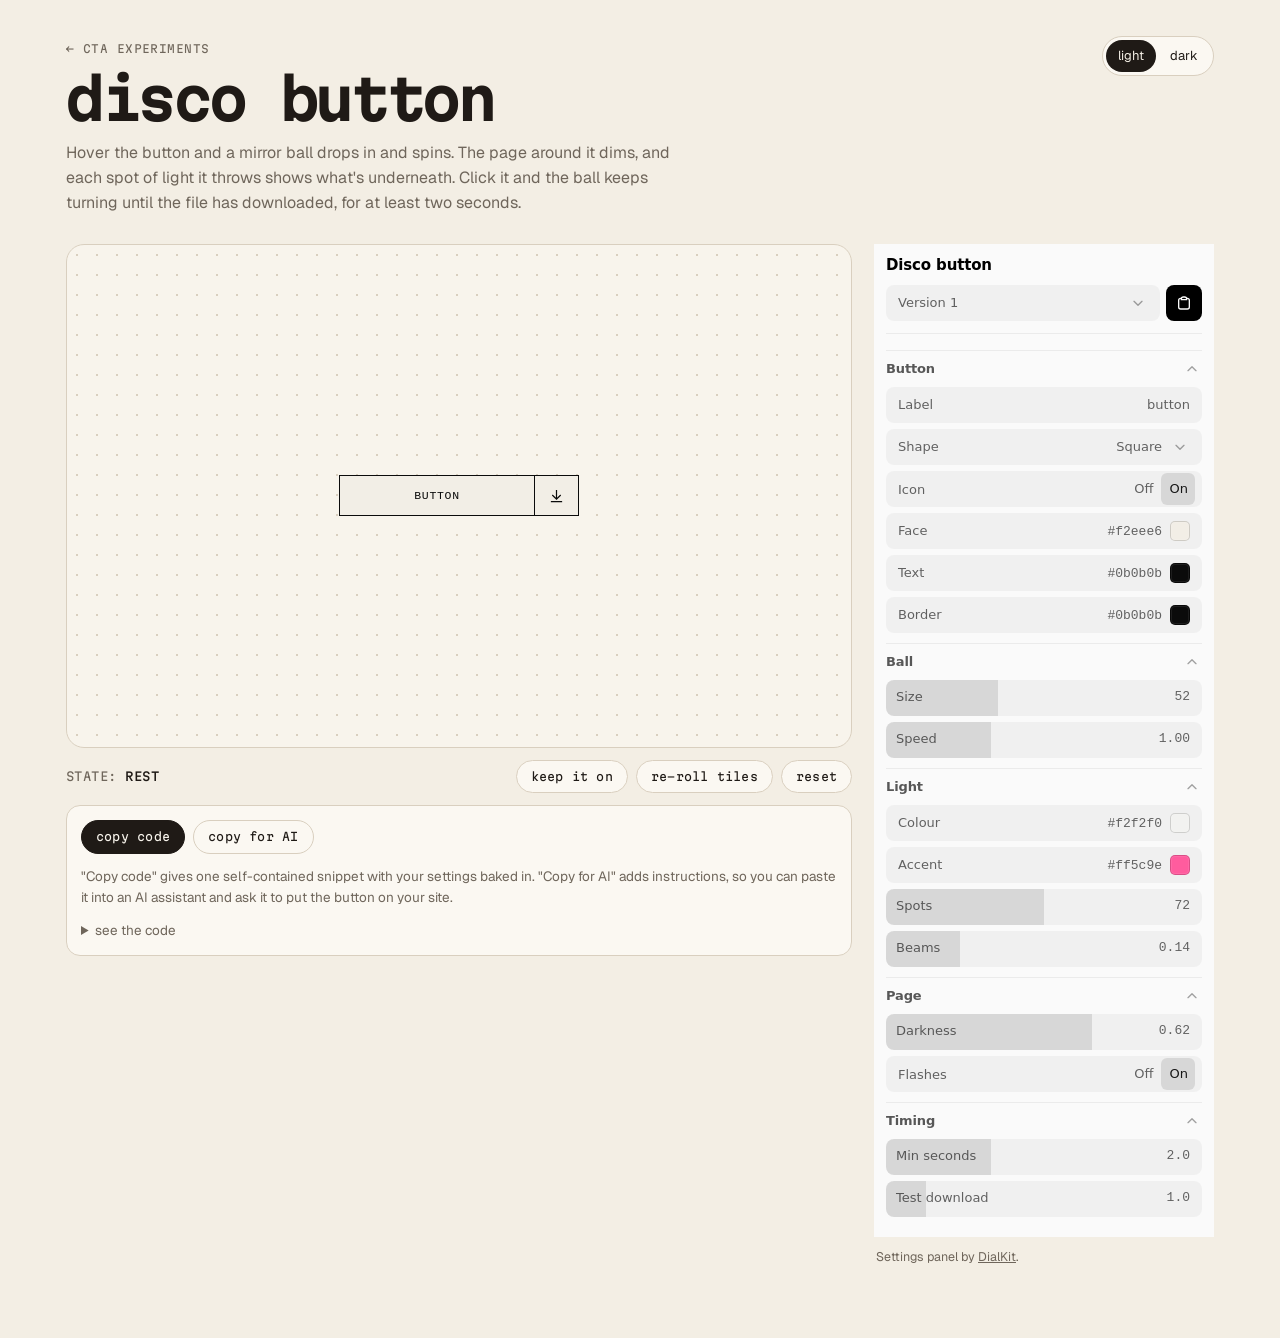
==== commit 909e2fa9: "Add files via upload" ====
--- a/ctas/disco-button/index.html
+++ b/ctas/disco-button/index.html
@@ -7,10 +7,10 @@
 <meta name="description" content="A button that drops a mirror ball and throws light across the page. Tune it, then copy the code.">
 <link rel="preconnect" href="https://fonts.googleapis.com">
 <link rel="preconnect" href="https://fonts.gstatic.com" crossorigin>
-<link rel="stylesheet" href="https://fonts.googleapis.com/css2?family=Bricolage+Grotesque:opsz,wght@12..96,600;12..96,700&family=Hanken+Grotesk:wght@400;500;600&family=JetBrains+Mono:wght@400;500&display=swap">
-<link rel="stylesheet" href="../../assets/site.css">
-<link rel="stylesheet" href="../../assets/bench.css">
-<link rel="stylesheet" href="../../assets/vendor/dialkit/dialkit.css">
+<link rel="stylesheet" href="https://fonts.googleapis.com/css2?family=Martian+Mono:wght@400;500;700&family=Geist:wght@400;500&display=swap">
+<link rel="stylesheet" href="../../assets/site.css?v=5">
+<link rel="stylesheet" href="../../assets/bench.css?v=5">
+<link rel="stylesheet" href="../../assets/vendor/dialkit/dialkit.css?v=5">
 <style>
   /* faint dots on the stage so the light spots have something to reveal */
   .stage { background-image: radial-gradient(circle, var(--line) 1px, transparent 1.3px); background-size: 20px 20px; }
@@ -33,7 +33,7 @@
   <div class="bench">
     <section class="stage-col" aria-label="Preview">
       <div class="stage" id="stage">
-        <a class="disco-button" id="demo" href="#" data-demo><span class="disco-button__label">Download resume</span></a>
+        <a class="disco-button" id="demo" href="#" data-demo><span class="disco-button__label">button</span></a>
       </div>
       <div class="stage-bar">
         <span class="state">state: <b id="state" aria-live="polite">rest</b></span>
@@ -66,9 +66,9 @@
   </div>
 </div>
 
-<script src="../../assets/vendor/dialkit/dialkit.js"></script>
-<script src="../../assets/bench.js"></script>
-<script src="disco-button.js"></script>
-<script src="playground.js"></script>
+<script src="../../assets/vendor/dialkit/dialkit.js?v=5"></script>
+<script src="../../assets/bench.js?v=5"></script>
+<script src="disco-button.js?v=5"></script>
+<script src="playground.js?v=5"></script>
 </body>
 </html>
--- a/assets/site.css
+++ b/assets/site.css
@@ -1,60 +1,56 @@
 /* Shared look for the gallery and every playground.
-   Layout idea: a quiet lab bench. The button under test sits on a stage,
-   the knobs sit in a panel beside it, everything else stays out of the way. */
+   Beige paper and warm black ink. Mono for names, labels and numbers;
+   a quiet sans for anything you read in sentences. */
 :root {
-  --bg: #f3f0ec;
-  --surface: #fbfaf8;
-  --sunk: #ebe6e0;
-  --ink: #241d1b;
-  --muted: #6e6460;
-  --line: #ddd5ce;
-  --accent: #8a2c3b;
-  --accent-ink: #fbf3ef;
-  --stage: #f4f1ec;
-  --display: "Bricolage Grotesque", "Hanken Grotesk", ui-sans-serif, system-ui, sans-serif;
-  --body: "Hanken Grotesk", ui-sans-serif, system-ui, -apple-system, "Segoe UI", sans-serif;
-  --mono: "JetBrains Mono", ui-monospace, SFMono-Regular, Menlo, monospace;
+  --bg: #f3eee4;        /* beige paper */
+  --surface: #fbf8f2;   /* near-white card */
+  --sunk: #ebe4d6;      /* code boxes, wells */
+  --stage: #f8f4ec;     /* where the button sits */
+  --ink: #1f1a16;       /* warm black */
+  --muted: #6f665b;
+  --line: #d9cfbf;
+  --accent: #1f1a16;
+  --accent-ink: #f8f4ec;
+  --display: "Martian Mono", ui-monospace, SFMono-Regular, Menlo, Consolas, monospace;
+  --body: "Geist", ui-sans-serif, system-ui, -apple-system, "Segoe UI", sans-serif;
+  --mono: "Martian Mono", ui-monospace, SFMono-Regular, Menlo, Consolas, monospace;
   color-scheme: light;
 }
-@media (prefers-color-scheme: dark) {
-  :root:not([data-theme="light"]) {
-    --bg: #161312; --surface: #1e1a19; --sunk: #121010; --ink: #efe8e3; --muted: #a39892;
-    --line: #342d2b; --accent: #e08a97; --accent-ink: #1d1012; --stage: #1b1716; color-scheme: dark;
-  }
-}
+/* dark is opt-in from the switch on the playgrounds, never automatic */
 :root[data-theme="dark"] {
-  --bg: #161312; --surface: #1e1a19; --sunk: #121010; --ink: #efe8e3; --muted: #a39892;
-  --line: #342d2b; --accent: #e08a97; --accent-ink: #1d1012; --stage: #1b1716; color-scheme: dark;
+  --bg: #1a1714; --surface: #221e1a; --sunk: #15120f; --stage: #1e1a17; --ink: #f1ebe0; --muted: #a59a8c;
+  --line: #3a332c; --accent: #f1ebe0; --accent-ink: #1a1714; color-scheme: dark;
 }
 
 * { box-sizing: border-box; }
 html, body { margin: 0; }
-body { background: var(--bg); color: var(--ink); font-family: var(--body); font-size: 15px; line-height: 1.5; }
+body { background: var(--bg); color: var(--ink); font-family: var(--body); font-size: 15px; line-height: 1.55; -webkit-font-smoothing: antialiased; }
 a { color: inherit; }
 button, input, select { font: inherit; color: inherit; }
-:focus-visible { outline: 2px solid var(--accent); outline-offset: 2px; }
+:focus-visible { outline: 2px solid var(--ink); outline-offset: 3px; }
 
 .wrap {
-  max-width: 1240px;
+  max-width: 1180px;
   margin: 0 auto;
-  padding-block: 28px 64px;
+  padding-block: 36px 72px;
   padding-left: max(16px, env(safe-area-inset-left, 0px));
   padding-right: max(16px, env(safe-area-inset-right, 0px));
 }
 
-.top { display: flex; align-items: baseline; justify-content: space-between; gap: 12px 24px; flex-wrap: wrap; margin-bottom: 26px; }
-.crumb { font-family: var(--mono); font-size: 12px; color: var(--muted); text-decoration: none; letter-spacing: .02em; }
-.crumb:hover { color: var(--ink); }
-h1 { font-family: var(--display); font-weight: 700; font-size: clamp(30px, 5vw, 52px); line-height: 1.02; letter-spacing: -.025em; margin: 6px 0 0; text-wrap: balance; }
-.lede { color: var(--muted); max-width: 58ch; margin: 10px 0 0; font-size: 16px; }
+.top { display: flex; align-items: flex-start; justify-content: space-between; gap: 12px 24px; flex-wrap: wrap; margin-bottom: 28px; }
+.crumb { font-family: var(--mono); font-size: 11px; color: var(--muted); text-decoration: none; letter-spacing: .04em; text-transform: uppercase; }
+a.crumb:hover { color: var(--ink); }
+h1 { font-family: var(--display); font-weight: 700; font-size: clamp(30px, 5.2vw, 56px); line-height: 1; letter-spacing: -.06em; margin: 12px 0 0; text-wrap: balance; }
+.lede { color: var(--muted); max-width: 56ch; margin: 14px 0 0; font-size: 16px; text-wrap: pretty; }
 
 .chip, .btn {
   display: inline-flex; align-items: center; gap: 8px; border: 1px solid var(--line); background: var(--surface);
-  border-radius: 999px; padding: 7px 14px; font-size: 13.5px; cursor: pointer; text-decoration: none; white-space: nowrap;
+  border-radius: 999px; padding: 7px 14px; font-family: var(--mono); font-size: 11.5px; letter-spacing: .02em;
+  cursor: pointer; text-decoration: none; white-space: nowrap;
 }
-.chip:hover, .btn:hover { border-color: var(--muted); }
+.chip:hover, .btn:hover { border-color: var(--ink); }
 .chip[aria-pressed="true"] { background: var(--ink); color: var(--bg); border-color: var(--ink); }
-.btn--solid { background: var(--accent); color: var(--accent-ink); border-color: var(--accent); }
-.btn--solid:hover { filter: brightness(1.05); border-color: var(--accent); }
+.btn--solid { background: var(--ink); color: var(--accent-ink); border-color: var(--ink); }
+.btn--solid:hover { opacity: .9; }
 
 .mono { font-family: var(--mono); }
